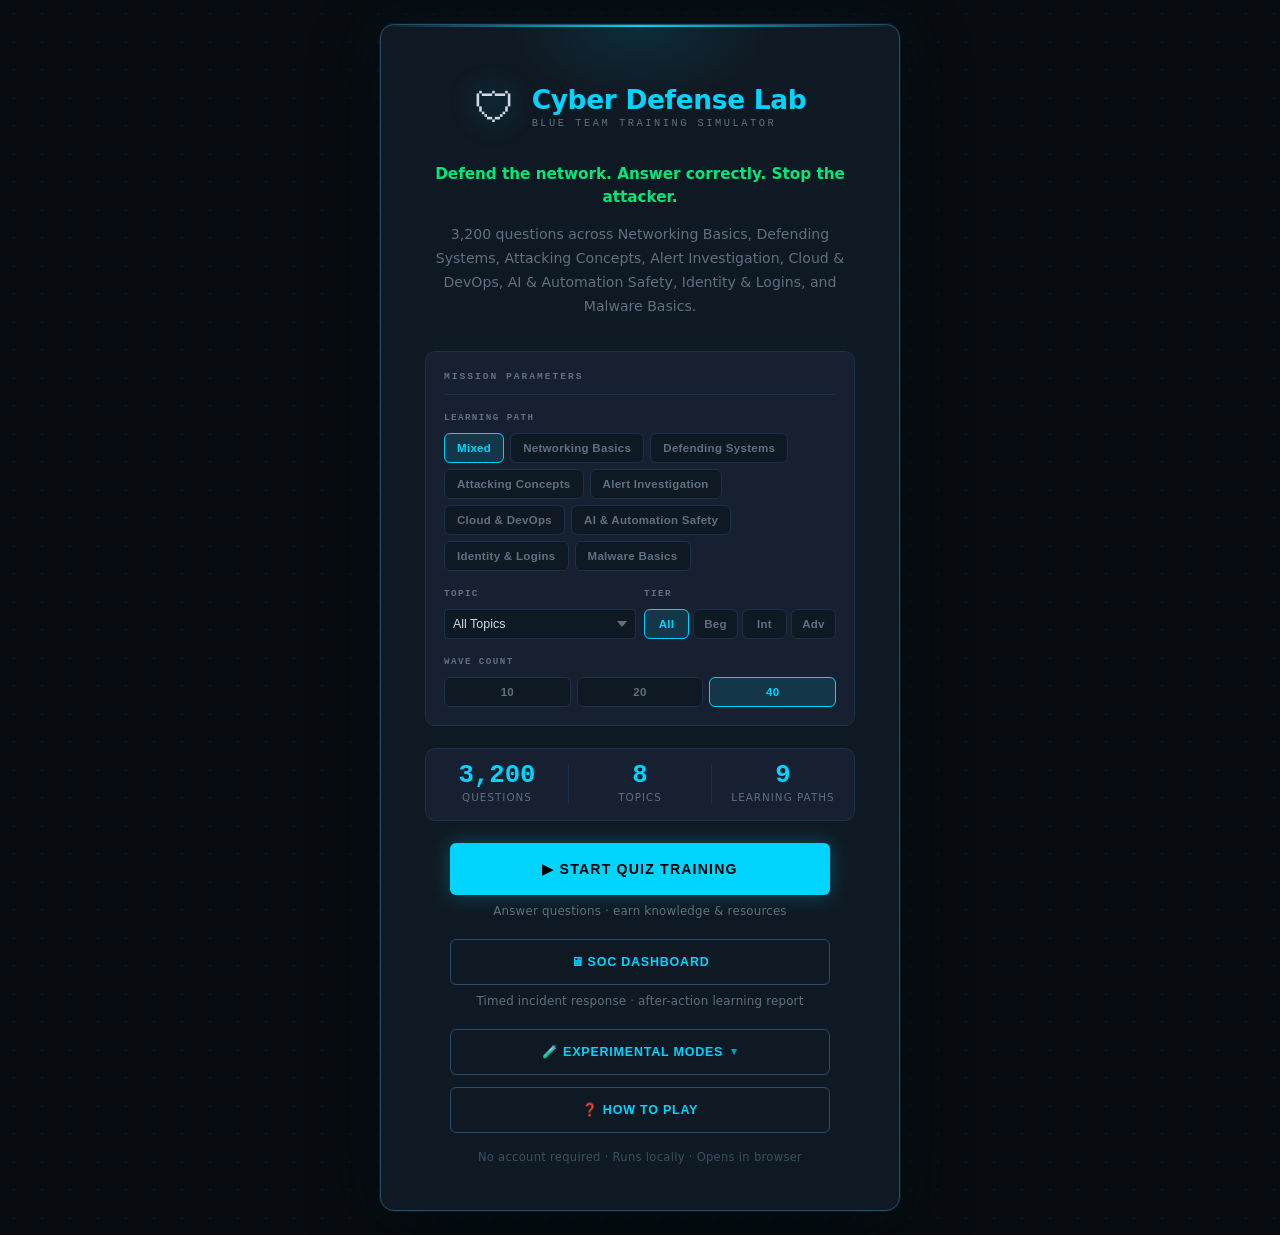
==== index.html @ a90cc212 "companion upgrade" ====
<!DOCTYPE html>
<html lang="en">
<head>
  <meta charset="UTF-8">
  <meta name="viewport" content="width=device-width, initial-scale=1.0">
  <title>Cyber Defense Lab — Blue Team Training Simulator</title>
  <link rel="stylesheet" href="style.css">
</head>
<body>

  <!-- ── Start Screen ─────────────────────────────────────────────────────── -->
  <div id="screen-start" class="screen active">
    <div class="start-card">
      <div class="start-glow-ring"></div>

      <div class="logo-block">
        <span class="logo-icon">🛡</span>
        <div>
          <h1>Cyber Defense Lab</h1>
          <p class="logo-sub">BLUE TEAM TRAINING SIMULATOR</p>
        </div>
      </div>

      <p class="tagline">Defend the network. Answer correctly. Stop the attacker.</p>
      <p class="description">
        <span id="desc-qcount">3,200</span> questions across Networking Basics, Defending Systems, Attacking Concepts,
        Alert Investigation, Cloud &amp; DevOps, AI &amp; Automation Safety,
        Identity &amp; Logins, and Malware Basics.
      </p>

      <!-- ── Mission parameter filters ──────────────────────────────────── -->
      <div class="filters-block">
        <div class="filters-title">MISSION PARAMETERS</div>

        <div class="filter-row">
          <div class="filter-label">LEARNING PATH</div>
          <div class="filter-btngroup" id="filter-cert">
            <button type="button" class="fbtn active" data-value="Mixed">Mixed</button>
            <button type="button" class="fbtn" data-value="Networking Basics">Networking Basics</button>
            <button type="button" class="fbtn" data-value="Defending Systems">Defending Systems</button>
            <button type="button" class="fbtn" data-value="Attacking Concepts">Attacking Concepts</button>
            <button type="button" class="fbtn" data-value="Alert Investigation">Alert Investigation</button>
            <button type="button" class="fbtn" data-value="Cloud &amp; DevOps">Cloud &amp; DevOps</button>
            <button type="button" class="fbtn" data-value="AI &amp; Automation Safety">AI &amp; Automation Safety</button>
            <button type="button" class="fbtn" data-value="Identity &amp; Logins">Identity &amp; Logins</button>
            <button type="button" class="fbtn" data-value="Malware Basics">Malware Basics</button>
          </div>
        </div>

        <div class="filter-row filter-2col">
          <div class="filter-col">
            <div class="filter-label">TOPIC</div>
            <select class="filter-select" id="filter-topic">
              <option value="all">All Topics</option>
              <option value="Networking Basics">Networking Basics</option>
              <option value="Defending Systems">Defending Systems</option>
              <option value="Attacking Concepts">Attacking Concepts</option>
              <option value="Alert Investigation">Alert Investigation</option>
              <option value="Cloud &amp; DevOps">Cloud &amp; DevOps</option>
              <option value="AI &amp; Automation Safety">AI &amp; Automation Safety</option>
              <option value="Identity &amp; Logins">Identity &amp; Logins</option>
              <option value="Malware Basics">Malware Basics</option>
            </select>
          </div>
          <div class="filter-col">
            <div class="filter-label">TIER</div>
            <div class="filter-btngroup" id="filter-tier">
              <button type="button" class="fbtn active" data-value="All">All</button>
              <button type="button" class="fbtn" data-value="Beginner">Beg</button>
              <button type="button" class="fbtn" data-value="Intermediate">Int</button>
              <button type="button" class="fbtn" data-value="Advanced">Adv</button>
            </div>
          </div>
        </div>

        <div class="filter-row">
          <div class="filter-label">WAVE COUNT</div>
          <div class="filter-btngroup" id="filter-waves">
            <button type="button" class="fbtn" data-value="10">10</button>
            <button type="button" class="fbtn" data-value="20">20</button>
            <button type="button" class="fbtn active" data-value="40">40</button>
          </div>
        </div>

        <div id="filter-warning" class="filter-warning hidden"></div>
      </div>

      <div class="start-meta">
        <div class="meta-stat">
          <span class="meta-num" id="meta-qcount">3,200</span>
          <span class="meta-label">Questions</span>
        </div>
        <div class="meta-divider"></div>
        <div class="meta-stat">
          <span class="meta-num">8</span>
          <span class="meta-label">Topics</span>
        </div>
        <div class="meta-divider"></div>
        <div class="meta-stat">
          <span class="meta-num">9</span>
          <span class="meta-label">Learning Paths</span>
        </div>
      </div>

      <button id="btn-start" class="btn-primary"><span>▶ START QUIZ TRAINING</span></button>
      <p class="menu-caption">Answer questions · earn knowledge &amp; resources</p>

      <button id="btn-soc-dashboard" class="btn-secondary" onclick="location.href='soc-dashboard.html'">🖥 SOC Dashboard</button>
      <p class="menu-caption">Timed incident response · after-action learning report</p>

      <button id="btn-experimental" class="btn-secondary"
              onclick="document.getElementById('experimental-panel').classList.toggle('hidden'); this.classList.toggle('open')">
        🧪 Experimental Modes <span class="exp-caret">▾</span>
      </button>
      <div id="experimental-panel" class="experimental-panel hidden">
        <div class="exp-group-title">Game Mode Experiments</div>
        <button id="btn-defense-mission" class="btn-secondary">🛡 Defense Mission <span class="beta-tag">BETA</span></button>
        <button id="btn-defense-v2" class="btn-secondary" onclick="location.href='defense-mission-v2.html'">🗼 Network Defense Mission <span class="beta-tag">v2 BETA</span></button>

        <div class="exp-group-title">Analyst Tool Prototypes</div>
        <button class="proto-card" onclick="location.href='alert-triage.html'">
          <span class="proto-head">🛡️ SOAR-Lite Alert Triage <span class="planned-tag proto-live">PROTOTYPE</span></span>
          <span class="proto-desc">Auto-triage a simulated alert: verdict, severity, MITRE mapping.</span>
        </button>
        <button class="proto-card" onclick="location.href='kql-assistant.html'">
          <span class="proto-head">🔎 KQL Detection Assistant <span class="planned-tag proto-live">PROTOTYPE</span></span>
          <span class="proto-desc">Build, explain, and validate KQL detection ideas.</span>
        </button>
        <button class="proto-card" onclick="location.href='report-generator.html'">
          <span class="proto-head">📄 SOC Alert Report Generator <span class="planned-tag proto-live">PROTOTYPE</span></span>
          <span class="proto-desc">Generate structured incident reports from alert evidence.</span>
        </button>
        <button class="proto-card" onclick="location.href='timeline-builder.html'">
          <span class="proto-head">🕒 Incident Timeline Builder <span class="planned-tag proto-live">PROTOTYPE</span></span>
          <span class="proto-desc">Turn event timestamps into a clear investigation timeline.</span>
        </button>
        <button class="proto-card" onclick="location.href='log-parser.html'">
          <span class="proto-head">🧾 Log Parser / SIEM Demo <span class="planned-tag proto-live">PROTOTYPE</span></span>
          <span class="proto-desc">Paste sample logs and practice filtering, grouping, and investigation.</span>
        </button>
        <button class="proto-card" onclick="location.href='ai-misuse-demo.html'">
          <span class="proto-head">🤖 AI Misuse Detection Demo <span class="planned-tag proto-live">PROTOTYPE</span></span>
          <span class="proto-desc">Explore signs of unsafe or suspicious AI tool usage in logs.</span>
        </button>

        <p class="experimental-note">These modes are experimental prototypes and may change.</p>
      </div>

      <button id="btn-how-to-play" class="btn-secondary">❓ How to Play</button>
      <p class="start-hint">No account required · Runs locally · Opens in browser</p>
    </div>
  </div>

  <!-- ── Game Screen ──────────────────────────────────────────────────────── -->
  <div id="screen-game" class="screen">

    <!-- HUD -->
    <div class="hud">
      <div class="hud-left">
        <div class="hud-panel health-panel">
          <span class="hud-label">❤ HEALTH</span>
          <div class="health-bar-bg">
            <div id="health-bar" class="health-bar"></div>
          </div>
          <span id="health-value" class="health-value mono">100</span>
        </div>
      </div>
      <div class="hud-center">
        <div class="hud-panel wave-panel">
          <span class="hud-label">WAVE</span>
          <span id="wave-display" class="hud-value mono">1 / 40</span>
        </div>
      </div>
      <div class="hud-right">
        <div class="hud-panel score-panel">
          <span class="hud-label">SCORE</span>
          <span id="score-display" class="hud-value mono">0</span>
        </div>
        <div class="hud-panel credits-panel">
          <span class="hud-label">⬡ CREDITS</span>
          <span id="hud-credits" class="hud-value mono credits-value">0</span>
        </div>
        <div class="hud-panel attacker-panel">
          <span class="hud-label">⚠ ATTACKER LVL</span>
          <span id="attacker-display" class="hud-value mono">1</span>
        </div>
        <button id="btn-help" class="btn-help" title="How to Play">? Help</button>
        <button id="btn-quit-quiz" class="btn-help" title="Return to main menu">⟵ Return to Menu</button>
      </div>
    </div>

    <!-- Wave progress bar -->
    <div class="wave-track">
      <div id="wave-progress" class="wave-fill"></div>
    </div>

    <!-- ── Network Defense Lane ────────────────────────────────────────────── -->
    <!-- Populated by updateDefenseLane() in app.js -->
    <div id="defense-lane" class="defense-lane"></div>

    <!-- ── Blue Team Bastion — Tower Defense Map ──────────────────────────── -->
    <div id="td-map" class="td-map">
      <div class="td-map-inner">

        <div class="td-map-header">
          <span class="td-map-title">▣ BLUE TEAM BASTION · NETWORK DEFENSE</span>
          <div class="td-header-controls">
            <span id="td-integrity" class="td-integrity-badge">🏰 Domain Controller Integrity: 3/3</span>
            <button id="btn-td-wave" class="btn-td-wave">▶ START DEFENSE WAVE</button>
          </div>
        </div>

        <!-- Compact quick guide -->
        <p class="td-quickguide">
          Answer questions → earn credits → place defenses → protect the Domain Controller.
        </p>

        <!-- Zoned network map rendered by renderTdMap() in app.js -->
        <div id="td-canvas" class="td-canvas"></div>

        <!-- Inline legend -->
        <div class="td-legend">
          <span class="td-leg"><i class="td-dot td-dot-red"></i>Red = attacker</span>
          <span class="td-leg"><i class="td-dot td-dot-blue"></i>Blue = defense</span>
          <span class="td-leg"><i class="td-dot td-dot-gold"></i>Gold = critical asset</span>
        </div>

        <div class="td-footer">
          <!-- Enemy HP indicator (hidden until wave starts) -->
          <div id="td-enemy-status" class="td-enemy-status hidden">
            <span class="td-enemy-label">⚠ Phishing Packet</span>
            <div class="td-hp-bg"><div id="td-hp-fill" class="td-hp-fill"></div></div>
            <span id="td-hp-text" class="td-hp-text">100/100 HP</span>
          </div>
          <!-- Tower shop -->
          <div class="td-tower-row">
            <span class="td-tower-label">TOWER:</span>
            <button id="btn-tower-firewall" class="btn-td-tower" disabled>
              🔵 Firewall Tower · 50 CR
            </button>
            <span id="td-select-hint" class="td-select-hint hidden">← click a slot T1–T4</span>
          </div>
        </div>

      </div>
    </div>

    <!-- Main content -->
    <div class="game-content">

      <!-- Question panel -->
      <div class="question-panel">

        <div class="question-card">
          <div class="question-card-header">
            <span id="topic-chip" class="chip chip-topic">Networking</span>
            <span id="tier-chip" class="chip chip-tier">Beginner</span>
            <span class="card-rule-line"></span>
          </div>
          <p id="question-text" class="question-text">Loading...</p>
        </div>

        <!-- IDS Sensor hint button — shown only when idsHintAvailable = true -->
        <div id="ids-hint-area" class="ids-hint-area hidden">
          <button id="btn-ids-hint" class="btn-ids-hint">
            👁 USE IDS HINT — eliminate one wrong option
          </button>
        </div>

        <div id="options-container" class="options-grid"></div>

        <div id="feedback-area" class="feedback-area hidden">
          <div id="feedback-banner" class="feedback-banner"></div>
          <div class="explanation-header">EXPLANATION</div>
          <div id="explanation-box" class="explanation-box"></div>
          <button id="btn-next" class="btn-primary btn-next">NEXT WAVE →</button>
        </div>

      </div>

      <!-- Sidebar -->
      <aside class="sidebar">

        <!-- Analyst Companion header -->
        <div class="sidebar-header">
          <span class="sidebar-icon">▣</span>
          <span class="sidebar-title">ANALYST COMPANION</span>
        </div>

        <!-- Compact companion card: avatar + glow + identity + message -->
        <div class="companion-card tier-monitoring" id="companion-card">
          <div class="avatar avatar--idle" id="avatar">
            <div class="avatar-ring">
              <div class="avatar-glyph" id="avatar-glyph">🛡️</div>
            </div>
          </div>
          <div class="comp-name" id="comp-name">SENTINEL</div>
          <div class="comp-type-line" id="comp-type">Type · Sentinel</div>
          <div class="comp-role" id="comp-role">General SOC assistant</div>
          <div class="comp-title hidden" id="comp-title"></div>
          <div class="comp-state" id="comp-state">Monitoring</div>
          <p class="avatar-status" id="avatar-status">Monitoring traffic...</p>
        </div>

        <!-- Energy bar -->
        <div class="comp-energy">
          <div class="comp-energy-top"><span>ENERGY</span><span id="comp-energy-pct">50%</span></div>
          <div class="comp-energy-track"><div id="comp-energy-fill" class="comp-energy-fill"></div></div>
        </div>

        <!-- Live stats (client-side, derived from session + companion) -->
        <dl class="analyst-stats">
          <div><dt>Credits</dt><dd id="comp-credits" class="stat-cr">0</dd></div>
          <div><dt>Streak</dt><dd id="as-streak">0</dd></div>
          <div><dt>Accuracy</dt><dd id="as-accuracy">—</dd></div>
          <div><dt>Answered</dt><dd id="as-answered">0</dd></div>
          <div class="stat-wide"><dt>Learning path</dt><dd id="as-path">—</dd></div>
        </dl>

        <div class="sidebar-divider"></div>

        <!-- Recent badges (latest 2–3 only; full lists live in the modal) -->
        <div class="sidebar-header">
          <span class="sidebar-icon">✦</span>
          <span class="sidebar-title">RECENT BADGES</span>
        </div>
        <div id="companion-recent" class="cosmetic-list"></div>

        <button id="comp-customize" class="comp-btn comp-btn-accent">⚙ Customize Companion</button>

      </aside>
    </div>
  </div>

  <!-- ── Customize Companion modal ──────────────────────────────────────────── -->
  <div id="comp-modal" class="comp-modal hidden">
    <div class="comp-modal-card">
      <div class="comp-modal-head">
        <span>CUSTOMIZE COMPANION</span>
        <button id="comp-modal-close" class="comp-modal-x" aria-label="Close">✕</button>
      </div>
      <div class="comp-modal-body">

        <section class="comp-modal-sec">
          <h4>Identity</h4>
          <div class="comp-customize">
            <input id="comp-name-input" class="comp-name-input" type="text" maxlength="18" placeholder="Rename companion…" />
            <button id="comp-rename" class="comp-btn">Save name</button>
          </div>
          <label class="comp-title-row">Title
            <select id="comp-title-select" class="comp-name-input"></select>
          </label>
        </section>

        <section class="comp-modal-sec">
          <h4>Companion Type</h4>
          <div id="companion-types" class="ctype-grid"></div>
        </section>

        <section class="comp-modal-sec">
          <h4>Cosmetic Unlocks</h4>
          <div id="companion-cosmetics" class="cosmetic-list"></div>
        </section>

        <section class="comp-modal-sec">
          <h4>Field Badges</h4>
          <div id="companion-badges" class="cosmetic-list"></div>
        </section>

        <section class="comp-modal-sec">
          <button id="comp-reset" class="comp-btn comp-btn-danger">Reset Companion Progress</button>
        </section>

      </div>
    </div>
  </div>

  <!-- ── Report Screen ─────────────────────────────────────────────────────── -->
  <div id="screen-report" class="screen">
    <div class="report-card">

      <div class="report-header">
        <h1 id="report-title">Mission Complete</h1>
        <div id="result-badge" class="result-badge"></div>
      </div>

      <div class="report-stats">
        <div class="stat-row">
          <span class="stat-label">Final Score</span>
          <span id="r-score" class="stat-value mono">0</span>
        </div>
        <div class="stat-row">
          <span class="stat-label">Correct Answers</span>
          <span id="r-correct" class="stat-value correct-val mono">0</span>
        </div>
        <div class="stat-row">
          <span class="stat-label">Wrong Answers</span>
          <span id="r-wrong" class="stat-value wrong-val mono">0</span>
        </div>
        <div class="stat-row">
          <span class="stat-label">Credits Remaining</span>
          <span id="r-credits" class="stat-value mono credits-value">0</span>
        </div>
        <div class="stat-row">
          <span class="stat-label">Strongest Topic</span>
          <span id="r-strongest" class="stat-value">—</span>
        </div>
        <div class="stat-row">
          <span class="stat-label">Weakest Topic</span>
          <span id="r-weakest" class="stat-value">—</span>
        </div>
      </div>

      <!-- Defenses Purchased belonged to the removed quiz upgrade shop (Defense Mission has
           its own result screen), so it is hidden from the Quiz Training report. The
           #r-purchases element is kept so app.js can still write to it harmlessly. -->
      <div class="report-section" style="display:none">
        <div class="section-label-row">
          <span class="section-label">⚙ DEFENSES PURCHASED</span>
        </div>
        <p id="r-purchases" class="report-purchases">None</p>
      </div>

      <div class="report-section">
        <div class="section-label-row">
          <span class="section-label">◈ MODULES COLLECTED</span>
        </div>
        <div id="r-upgrades" class="upgrades-row"></div>
      </div>

      <div class="report-section study-box">
        <div class="section-label-row">
          <span class="section-label">▸ WHAT TO STUDY NEXT</span>
        </div>
        <p id="r-study"></p>
      </div>

      <button id="btn-restart" class="btn-primary btn-restart">↺ RETURN TO START</button>

    </div>
  </div>

  <!-- ── Defense Mission (two-phase MVP) ──────────────────────────────────── -->
  <div id="screen-mission" class="screen">
    <div class="mission-wrap">

      <div class="mission-topbar">
        <div class="mission-title">🛡 DEFENSE MISSION <span class="beta-tag">BETA</span></div>
        <div class="mission-phasebox">
          <span class="mission-phase-label">PHASE</span>
          <span id="mission-phase" class="mission-phase">Preparation</span>
        </div>
        <div class="mission-controls">
          <div class="mission-diff" id="mission-diff">
            <button type="button" class="mdiff-btn active" data-diff="Easy">Easy</button>
            <button type="button" class="mdiff-btn" data-diff="Medium">Medium</button>
            <button type="button" class="mdiff-btn" data-diff="Hard">Hard</button>
          </div>
          <span class="mission-budget">⬡ <b id="mission-budget">0</b></span>
          <button id="btn-mission-start" class="btn-primary mission-start">▶ START ATTACK</button>
          <button id="btn-mission-abort" class="btn-secondary mission-abort">✕ ABORT</button>
        </div>
      </div>

      <div id="mission-hint" class="mission-hint">
        Preparation Phase — place your Domain Controller, network devices and defenses, then Start Attack.
      </div>

      <div class="mission-flowlabel">⬅ Hostile traffic flows RIGHT → LEFT — from the Internet toward your Critical Systems</div>

      <!-- Network topology board (Critical Systems LEFT → Internet RIGHT) -->
      <div id="mission-board" class="mission-board"></div>

      <!-- SOC-style status + event panel -->
      <div id="mission-soc" class="mission-soc"></div>

      <!-- Placement panel -->
      <div id="mission-shop" class="mission-shop"></div>

      <!-- Result overlay -->
      <div id="mission-result" class="mission-result hidden">
        <div class="mission-result-card">
          <div id="mission-result-badge" class="mission-result-badge"></div>
          <h2 id="mission-result-title">Mission Complete</h2>
          <p id="mission-result-text"></p>
          <div class="mission-result-btns">
            <button id="btn-mission-replay" class="btn-primary">↺ REPLAY</button>
            <button id="btn-mission-menu" class="btn-secondary">RETURN TO MENU</button>
          </div>
        </div>
      </div>

    </div>
  </div>

  <!-- ── How to Play modal ────────────────────────────────────────────────── -->
  <div id="help-modal" class="help-modal hidden" role="dialog" aria-modal="true" aria-labelledby="help-title">
    <div class="help-backdrop" data-help-close></div>
    <div class="help-card">
      <button class="help-close" id="btn-help-close" aria-label="Close help">✕</button>

      <h2 id="help-title" class="help-title">How to Play</h2>
      <p class="help-loop">Answer questions → earn credits → build defenses → stop attackers.</p>

      <div class="help-sections">
        <div class="help-item">
          <span class="help-num">1</span>
          <div class="help-body">
            <h3>Your mission</h3>
            <p>Protect the Domain Controller — the critical system at the end of the network path.</p>
          </div>
        </div>
        <div class="help-item">
          <span class="help-num">2</span>
          <div class="help-body">
            <h3>The attacker</h3>
            <p>Red-team attackers start at the Internet and move through the network toward the Domain Controller.</p>
          </div>
        </div>
        <div class="help-item">
          <span class="help-num">3</span>
          <div class="help-body">
            <h3>Earn credits</h3>
            <p>Answer cybersecurity questions correctly to earn credits. Use credits to buy defenses. Wrong answers do not give credits and may help the attacker advance.</p>
          </div>
        </div>
        <div class="help-item">
          <span class="help-num">4</span>
          <div class="help-body">
            <h3>Build defenses</h3>
            <p>Place blue-team defenses on build slots near the path. Defenses attack or slow enemies.</p>
          </div>
        </div>
        <div class="help-item">
          <span class="help-num">5</span>
          <div class="help-body">
            <h3>Start the wave</h3>
            <p>Click “Start Defense Wave” to launch an attack. Watch whether your defenses stop it.</p>
          </div>
        </div>
        <div class="help-item">
          <span class="help-num">6</span>
          <div class="help-body">
            <h3>If attackers get through</h3>
            <p>If attackers reach the Domain Controller, integrity drops. At zero integrity, the mission fails.</p>
          </div>
        </div>
        <div class="help-item">
          <span class="help-num">7</span>
          <div class="help-body">
            <h3>SOC Dashboard mode</h3>
            <p>SOC Dashboard is a timed mode — full explanations are not shown under pressure.
               If the After-Action Report is enabled (default ON), every missed question is
               replayed after the shift with the correct answer, the explanation, and the topic
               to review — like a real post-incident analyst learning report.
               The response timer is configurable (10–45 seconds, default 20s, or “No timer”):
               choose “No timer” to learn and review at your own pace, or a shorter timer to
               simulate real incident-response pressure.</p>
          </div>
        </div>
        <div class="help-item help-item-note">
          <span class="help-num">★</span>
          <div class="help-body">
            <h3>Remember</h3>
            <p>Game rules are fixed. Correct answers earn rewards. Wrong answers help the attacker.</p>
          </div>
        </div>
      </div>

      <button class="btn-primary help-got-it" id="btn-help-gotit">GOT IT ✓</button>
    </div>
  </div>

  <!-- Validated standalone question banks (loaded before questions.js, which combines them) -->
  <!-- ── Analyst Tool Prototype placeholder modal (navigation/roadmap only) ── -->
  <div id="proto-modal" class="help-modal hidden" role="dialog" aria-modal="true" aria-labelledby="proto-name">
    <div class="help-backdrop" onclick="closeProtoModal()"></div>
    <div class="help-card proto-modal-card">
      <button class="help-close" onclick="closeProtoModal()" aria-label="Close">✕</button>
      <h2 id="proto-name" class="help-title">Prototype</h2>
      <p class="proto-modal-text">This prototype is planned. It will be added as a future analyst tool module.</p>
      <button class="btn-primary help-got-it" onclick="closeProtoModal()">GOT IT ✓</button>
    </div>
  </div>
  <script>
    // Minimal placeholder-modal handlers for planned analyst tools (no game logic).
    function openProtoModal(name) {
      document.getElementById("proto-name").textContent = name;
      document.getElementById("proto-modal").classList.remove("hidden");
    }
    function closeProtoModal() {
      document.getElementById("proto-modal").classList.add("hidden");
    }
  </script>

  <script src="questions-networking-basics.js"></script>
  <script src="questions-defending-systems.js"></script>
  <script src="questions-attacking-concepts.js"></script>
  <script src="questions-alert-investigation.js"></script>
  <script src="questions-cloud-devops.js"></script>
  <script src="questions-ai-automation-safety.js"></script>
  <script src="questions-identity-logins.js"></script>
  <script src="questions-malware-basics.js"></script>

  <script src="questions.js?v=2"></script>
  <script src="app.js?v=14"></script>
  <script src="mission.js"></script>
</body>
</html>
---- style.css ----
/* style.css === Cyber Defense Runner */

/* ====== Reset =================================================================================================================================================================================================== */

*, *::before, *::after { box-sizing: border-box; margin: 0; padding: 0; }

/* ====== Design tokens =========================================================================================================================================================================== */

:root {
  --bg:           #080c10;
  --surface:      #0f1923;
  --surface2:     #162030;
  --surface3:     #1c2a3a;
  --border:       #1e3048;
  --border-hi:    #2a4a6a;
  --accent:       #00d4ff;
  --accent-dim:   rgba(0, 212, 255, 0.12);
  --accent-glow:  rgba(0, 212, 255, 0.25);
  --green:        #00e87a;
  --green-dim:    rgba(0, 232, 122, 0.12);
  --red:          #ff3d55;
  --red-dim:      rgba(255, 61, 85, 0.12);
  --amber:        #ffb300;
  --text:         #cdd9e5;
  --text-muted:   #607080;
  --text-dim:     #3a5060;
  --radius-sm:    6px;
  --radius:       10px;
  --radius-lg:    14px;
}

/* ====== Base ====================================================================================================================================================================================================== */

body {
  background-color: var(--bg);
  /* subtle dot-grid for atmosphere */
  background-image: radial-gradient(circle, rgba(0,212,255,0.06) 1px, transparent 1px);
  background-size: 28px 28px;
  color: var(--text);
  font-family: 'Segoe UI', system-ui, -apple-system, sans-serif;
  font-size: 15px;
  line-height: 1.5;
  min-height: 100vh;
}

.mono {
  font-family: 'Consolas', 'Courier New', monospace;
  letter-spacing: 0.5px;
}

/* ====== Screen switching ================================================================================================================================================================== */

.screen      { display: none; min-height: 100vh; }
.screen.active { display: flex; }

/* =================================================================================================================================================================================================================================
   START SCREEN
================================================================================================================================================================================================================================= */

#screen-start {
  justify-content: center;
  align-items: center;
  padding: 24px;
}

.start-card {
  position: relative;
  background: var(--surface);
  border: 1px solid var(--border-hi);
  border-radius: var(--radius-lg);
  padding: 52px 44px 44px;
  max-width: 520px;
  width: 100%;
  text-align: center;
  box-shadow:
    0 0 0 1px rgba(0,212,255,0.08),
    0 0 60px rgba(0,212,255,0.06),
    0 24px 64px rgba(0,0,0,0.6);
  overflow: hidden;
}

/* Top accent line on start card */
.start-card::before {
  content: '';
  position: absolute;
  top: 0; left: 0; right: 0;
  height: 2px;
  background: linear-gradient(90deg, transparent, var(--accent), transparent);
}

.start-glow-ring {
  position: absolute;
  top: -80px; left: 50%;
  transform: translateX(-50%);
  width: 260px;
  height: 160px;
  background: radial-gradient(ellipse, rgba(0,212,255,0.1) 0%, transparent 70%);
  pointer-events: none;
}

.logo-block {
  display: flex;
  align-items: center;
  justify-content: center;
  gap: 16px;
  margin-bottom: 24px;
}

.logo-icon {
  font-size: 2.6rem;
  filter: drop-shadow(0 0 12px rgba(0,212,255,0.5));
}

.logo-block h1 {
  font-size: 1.65rem;
  font-weight: 800;
  color: var(--accent);
  letter-spacing: -0.3px;
  line-height: 1.1;
  text-align: left;
}

.logo-sub {
  font-size: 0.65rem;
  letter-spacing: 2.5px;
  color: var(--text-muted);
  text-align: left;
  margin-top: 2px;
  font-family: 'Consolas', monospace;
}

.tagline {
  color: var(--green);
  font-size: 0.95rem;
  font-weight: 600;
  margin-bottom: 14px;
}

.description {
  color: var(--text-muted);
  font-size: 0.88rem;
  line-height: 1.7;
  margin-bottom: 32px;
}

/* Stats row on start card */
.start-meta {
  display: flex;
  justify-content: center;
  align-items: center;
  gap: 0;
  margin-bottom: 36px;
  background: var(--surface2);
  border: 1px solid var(--border);
  border-radius: var(--radius);
  overflow: hidden;
}

.meta-stat {
  flex: 1;
  padding: 14px 8px;
  display: flex;
  flex-direction: column;
  align-items: center;
  gap: 2px;
}

.meta-num {
  font-size: 1.6rem;
  font-weight: 800;
  color: var(--accent);
  font-family: 'Consolas', monospace;
  line-height: 1;
}

.meta-label {
  font-size: 0.65rem;
  letter-spacing: 1px;
  text-transform: uppercase;
  color: var(--text-muted);
}

.meta-divider {
  width: 1px;
  height: 40px;
  background: var(--border);
}

.start-hint {
  margin-top: 16px;
  font-size: 0.72rem;
  color: var(--text-dim);
  letter-spacing: 0.3px;
}

/* Per-mode caption under each main-menu button */
.menu-caption {
  margin: 6px 0 14px;
  font-size: 0.74rem;
  color: var(--text-muted);
  letter-spacing: 0.2px;
}

/* =================================================================================================================================================================================================================================
   SHARED BUTTON
================================================================================================================================================================================================================================= */

.btn-primary {
  display: inline-flex;
  align-items: center;
  justify-content: center;
  gap: 8px;
  background: var(--accent);
  color: #000;
  border: none;
  padding: 13px 40px;
  border-radius: var(--radius-sm);
  font-size: 0.88rem;
  font-weight: 800;
  letter-spacing: 1.2px;
  cursor: pointer;
  text-transform: uppercase;
  transition: opacity 0.15s, box-shadow 0.15s, transform 0.1s;
  box-shadow: 0 0 20px rgba(0,212,255,0.3);
}

.btn-primary:hover {
  opacity: 0.9;
  box-shadow: 0 0 28px rgba(0,212,255,0.5);
}

.btn-primary:active {
  transform: scale(0.97);
  opacity: 1;
}

/* =================================================================================================================================================================================================================================
   GAME SCREEN LAYOUT
================================================================================================================================================================================================================================= */

#screen-game {
  flex-direction: column;
}

/* ====== HUD ========================================================================================================================================================================================================= */

.hud {
  background: var(--surface);
  border-bottom: 1px solid var(--border);
  padding: 10px 20px;
  display: flex;
  align-items: center;
  gap: 12px;
  flex-shrink: 0;
  flex-wrap: wrap;
}

.hud-left   { flex: 1; display: flex; align-items: center; }
.hud-center { flex: 0 0 auto; }
.hud-right  { flex: 1; display: flex; justify-content: flex-end; gap: 10px; }

/* Each HUD stat lives in a bordered panel box */
.hud-panel {
  background: var(--surface2);
  border: 1px solid var(--border);
  border-radius: var(--radius-sm);
  padding: 6px 14px;
  display: flex;
  align-items: center;
  gap: 10px;
}

.hud-label {
  font-size: 0.58rem;
  font-weight: 700;
  letter-spacing: 1.4px;
  text-transform: uppercase;
  color: var(--text-muted);
  white-space: nowrap;
}

.hud-value {
  font-size: 1.05rem;
  font-weight: 700;
  color: var(--accent);
}

/* Health panel === wider, bar inline */
.health-panel {
  gap: 8px;
  border-color: rgba(0,232,122,0.2);
}

.health-bar-bg {
  width: 120px;
  height: 10px;
  background: var(--surface3);
  border: 1px solid var(--border);
  border-radius: 999px;
  overflow: hidden;
  flex-shrink: 0;
}

.health-bar {
  height: 100%;
  width: 100%;
  background: var(--green);
  border-radius: 999px;
  transition: width 0.4s ease, background 0.4s ease;
  box-shadow: 0 0 8px rgba(0,232,122,0.4);
}

.health-value {
  font-size: 1rem;
  font-weight: 700;
  color: var(--green);
  min-width: 28px;
  text-align: right;
}

/* Attacker level panel === danger color */
.attacker-panel {
  border-color: rgba(255,61,85,0.3);
  background: rgba(255,61,85,0.05);
}

.attacker-panel .hud-value {
  color: var(--red);
  text-shadow: 0 0 10px rgba(255,61,85,0.5);
}

/* Wave progress bar === thin strip below HUD */
.wave-track {
  height: 3px;
  background: var(--surface2);
  flex-shrink: 0;
}

.wave-fill {
  height: 100%;
  width: 0%;
  background: linear-gradient(90deg, var(--accent), var(--green));
  transition: width 0.4s ease;
  box-shadow: 0 0 6px rgba(0,212,255,0.5);
}

/* ====== Game content area =============================================================================================================================================================== */

.game-content {
  display: flex;
  flex: 1;
  gap: 20px;
  padding: 20px;
  max-width: 1060px;
  margin: 0 auto;
  width: 100%;
}

/* =================================================================================================================================================================================================================================
   QUESTION PANEL
================================================================================================================================================================================================================================= */

.question-panel {
  flex: 1;
  display: flex;
  flex-direction: column;
  gap: 12px;
  min-width: 0;
}

/* Question card */
.question-card {
  background: var(--surface);
  border: 1px solid var(--border-hi);
  border-left: 3px solid var(--accent);
  border-radius: var(--radius);
  overflow: hidden;
  box-shadow: 0 4px 24px rgba(0,0,0,0.3);
}

.question-card-header {
  display: flex;
  align-items: center;
  gap: 8px;
  padding: 12px 20px 10px;
  border-bottom: 1px solid var(--border);
  background: var(--surface2);
}

.card-rule-line {
  flex: 1;
  height: 1px;
  background: var(--border);
}

.question-text {
  padding: 22px 22px 24px;
  font-size: 1.05rem;
  line-height: 1.75;
  color: var(--text);
}

/* Topic / tier chips */
.chip {
  display: inline-flex;
  align-items: center;
  padding: 3px 10px;
  border-radius: 4px;
  font-size: 0.68rem;
  font-weight: 700;
  letter-spacing: 0.8px;
  text-transform: uppercase;
  white-space: nowrap;
  font-family: 'Consolas', monospace;
}

.chip-topic {
  background: var(--accent-dim);
  border: 1px solid rgba(0,212,255,0.35);
  color: var(--accent);
}

.chip-tier {
  background: var(--green-dim);
  border: 1px solid rgba(0,232,122,0.3);
  color: var(--green);
}

/* ====== Answer options ======================================================================================================================================================================== */

.options-grid {
  display: flex;
  flex-direction: column;
  gap: 8px;
}

.option-btn {
  display: flex;
  align-items: center;
  gap: 0;
  background: var(--surface);
  border: 1px solid var(--border);
  border-radius: var(--radius);
  padding: 0;
  color: var(--text);
  font-size: 0.93rem;
  line-height: 1.5;
  text-align: left;
  cursor: pointer;
  transition: border-color 0.15s, background 0.15s, box-shadow 0.15s;
  overflow: hidden;
}

.option-btn:hover:not(:disabled) {
  border-color: var(--accent);
  background: var(--surface2);
  box-shadow: 0 0 0 1px var(--accent-dim), 0 4px 16px rgba(0,0,0,0.3);
}

.option-btn:disabled { cursor: default; }

/* Letter badge */
.option-letter {
  display: flex;
  align-items: center;
  justify-content: center;
  flex-shrink: 0;
  width: 48px;
  align-self: stretch;
  background: var(--surface2);
  border-right: 1px solid var(--border);
  color: var(--accent);
  font-family: 'Consolas', monospace;
  font-size: 0.85rem;
  font-weight: 700;
  letter-spacing: 0.5px;
  transition: background 0.15s, color 0.15s;
}

.option-btn:hover:not(:disabled) .option-letter {
  background: var(--accent-dim);
}

.option-text {
  padding: 14px 16px;
  flex: 1;
}

/* Correct state */
.option-btn.correct {
  border-color: var(--green);
  background: var(--green-dim);
  box-shadow: 0 0 0 1px rgba(0,232,122,0.15);
}

.option-btn.correct .option-letter {
  background: rgba(0,232,122,0.2);
  border-right-color: rgba(0,232,122,0.3);
  color: var(--green);
}

.option-btn.correct .option-text {
  color: var(--green);
  font-weight: 600;
}

/* Wrong state */
.option-btn.wrong {
  border-color: var(--red);
  background: var(--red-dim);
}

.option-btn.wrong .option-letter {
  background: rgba(255,61,85,0.2);
  border-right-color: rgba(255,61,85,0.3);
  color: var(--red);
}

.option-btn.wrong .option-text {
  color: var(--red);
}

/* ====== Feedback area =========================================================================================================================================================================== */

.feedback-area {
  display: flex;
  flex-direction: column;
  gap: 10px;
}

.feedback-area.hidden { display: none; }

.feedback-banner {
  display: flex;
  align-items: center;
  gap: 10px;
  padding: 14px 18px;
  border-radius: var(--radius);
  font-weight: 700;
  font-size: 0.95rem;
  border-width: 1px;
  border-style: solid;
}

.feedback-banner.correct {
  background: var(--green-dim);
  border-color: rgba(0,232,122,0.4);
  color: var(--green);
  box-shadow: 0 0 20px rgba(0,232,122,0.1);
}

.feedback-banner.wrong {
  background: var(--red-dim);
  border-color: rgba(255,61,85,0.4);
  color: var(--red);
  box-shadow: 0 0 20px rgba(255,61,85,0.1);
}

.explanation-header {
  font-size: 0.6rem;
  letter-spacing: 2px;
  text-transform: uppercase;
  color: var(--text-dim);
  padding: 0 4px;
  font-family: 'Consolas', monospace;
}

.explanation-box {
  background: var(--surface);
  border: 1px solid var(--border);
  border-left: 3px solid var(--border-hi);
  border-radius: var(--radius);
  padding: 16px 18px;
  font-size: 0.88rem;
  color: var(--text-muted);
  line-height: 1.7;
}

.btn-next {
  align-self: flex-start;
  background: var(--surface2);
  color: var(--accent);
  border: 1px solid var(--accent);
  box-shadow: none;
  padding: 11px 28px;
}

.btn-next:hover {
  background: var(--accent-dim);
  box-shadow: 0 0 16px var(--accent-glow);
}

/* =================================================================================================================================================================================================================================
   SIDEBAR === Defensive Modules
================================================================================================================================================================================================================================= */

.sidebar {
  width: 200px;
  flex-shrink: 0;
  display: flex;
  flex-direction: column;
  gap: 10px;
}

.sidebar-header {
  display: flex;
  align-items: center;
  gap: 6px;
  padding-bottom: 10px;
  border-bottom: 1px solid var(--border);
}

.sidebar-icon {
  color: var(--accent);
  font-size: 0.9rem;
}

.sidebar-title {
  font-size: 0.6rem;
  font-weight: 700;
  letter-spacing: 1.8px;
  text-transform: uppercase;
  color: var(--text-muted);
  font-family: 'Consolas', monospace;
}

.upgrades-list {
  display: flex;
  flex-direction: column;
  gap: 6px;
}

.upgrade-chip {
  display: flex;
  align-items: center;
  gap: 8px;
  background: var(--surface2);
  border: 1px solid var(--border-hi);
  border-left: 2px solid var(--accent);
  border-radius: var(--radius-sm);
  padding: 8px 10px;
  font-size: 0.75rem;
  color: var(--accent);
  line-height: 1.3;
}

.no-upgrades {
  font-size: 0.78rem;
  color: var(--text-dim);
  font-style: italic;
  line-height: 1.5;
}

/* Analyst Status — live training stats */
.analyst-stats {
  display: grid;
  grid-template-columns: 1fr 1fr;
  gap: 6px;
  margin: 2px 0 4px;
}
.analyst-stats > div {
  background: var(--surface);
  border: 1px solid var(--border);
  border-radius: var(--radius-sm);
  padding: 6px 8px;
}
.analyst-stats .stat-wide { grid-column: 1 / -1; }
.analyst-stats dt {
  font-size: 0.55rem;
  letter-spacing: 1.2px;
  text-transform: uppercase;
  color: var(--text-muted);
  font-family: 'Consolas', monospace;
  margin-bottom: 2px;
}
.analyst-stats dd {
  font-size: 1.05rem;
  color: var(--text);
  font-family: 'Consolas', monospace;
}
.analyst-stats .stat-wide dd { font-size: 0.8rem; }
.analyst-stats dd.stat-good { color: var(--green); }
.analyst-stats dd.stat-bad  { color: var(--red); }
.analyst-stats dd.stat-cr   { color: var(--amber); }

/* =================================================================================================================================================================================================================================
   ANALYST COMPANION
================================================================================================================================================================================================================================= */
.comp-id {
  display: flex;
  align-items: baseline;
  justify-content: space-between;
  gap: 8px;
  margin: 2px 0;
}
.comp-name {
  font-size: 0.9rem;
  color: var(--accent);
  font-weight: 700;
  letter-spacing: 1px;
  font-family: 'Consolas', monospace;
  overflow: hidden;
  text-overflow: ellipsis;
  white-space: nowrap;
}
.comp-state {
  font-size: 0.6rem;
  letter-spacing: 1px;
  text-transform: uppercase;
  color: var(--text-muted);
  flex-shrink: 0;
}

.comp-energy { margin: 4px 0 2px; }
.comp-energy-top {
  display: flex;
  justify-content: space-between;
  font-size: 0.55rem;
  letter-spacing: 1.2px;
  color: var(--text-muted);
  font-family: 'Consolas', monospace;
  margin-bottom: 4px;
}
.comp-energy-track {
  height: 8px;
  background: var(--surface);
  border: 1px solid var(--border);
  border-radius: 5px;
  overflow: hidden;
}
.comp-energy-fill {
  height: 100%;
  width: 50%;
  background: var(--accent);
  transition: width .3s ease, background .3s ease;
}
.comp-energy-fill.tier-tired       { background: var(--red); }
.comp-energy-fill.tier-monitoring  { background: var(--accent); }
.comp-energy-fill.tier-focused     { background: var(--green); }
.comp-energy-fill.tier-overcharged { background: var(--amber); box-shadow: 0 0 8px var(--amber); }

/* Cosmetic unlocks */
.cosmetic-list { display: flex; flex-direction: column; gap: 6px; }
.cosmetic {
  display: flex;
  flex-direction: column;
  gap: 1px;
  border: 1px solid var(--border);
  border-radius: var(--radius-sm);
  padding: 6px 8px;
}
.cosmetic.unlocked {
  border-color: var(--accent);
  background: var(--accent-dim);
}
.cosmetic .cos-name {
  font-size: 0.72rem;
  color: var(--text);
}
.cosmetic.unlocked .cos-name { color: var(--accent); }
.cosmetic .cos-hint {
  font-size: 0.58rem;
  color: var(--text-dim);
  letter-spacing: 0.5px;
}
.cosmetic.unlocked .cos-hint { color: var(--text-muted); }

/* Customize controls */
.comp-customize { display: flex; flex-direction: column; gap: 6px; }
.comp-name-input {
  width: 100%;
  background: var(--surface);
  border: 1px solid var(--border);
  border-radius: var(--radius-sm);
  color: var(--text);
  font-family: 'Consolas', monospace;
  font-size: 0.75rem;
  padding: 6px 8px;
}
.comp-name-input:focus { outline: none; border-color: var(--accent); }
.comp-btn {
  background: transparent;
  border: 1px solid var(--border-hi);
  border-radius: var(--radius-sm);
  color: var(--text-muted);
  font-family: 'Consolas', monospace;
  font-size: 0.7rem;
  padding: 6px 8px;
  cursor: pointer;
}
.comp-btn:hover { color: var(--text); border-color: var(--accent); }
.comp-btn-danger { border-color: var(--red); color: var(--red); }
.comp-btn-danger:hover { background: var(--red-dim); color: var(--red); border-color: var(--red); }
.comp-btn-accent { width: 100%; border-color: var(--accent); color: var(--accent); margin-top: 2px; }
.comp-btn-accent:hover { background: var(--accent-dim); color: var(--accent); border-color: var(--accent); }

/* ── Compact companion card (avatar + glow + identity + message) ───────────── */
.companion-card {
  display: flex;
  flex-direction: column;
  align-items: center;
  gap: 3px;
  padding: 14px 10px 10px;
  border: 1px solid var(--border);
  border-radius: var(--radius);
  background: var(--surface);
  transition: box-shadow .4s ease, border-color .4s ease;
}
.companion-card .avatar { padding: 2px 0; gap: 0; }
.companion-card .avatar-ring { width: 92px; height: 92px; }
.companion-card .avatar-svg { width: 58px; height: 61px; }

.companion-card .comp-name {
  font-size: 1rem; color: var(--accent); font-weight: 700;
  letter-spacing: 1px; font-family: 'Consolas', monospace; margin-top: 6px;
}
.companion-card .comp-title {
  font-size: 0.6rem; letter-spacing: 1.2px; text-transform: uppercase; color: var(--amber);
}
.companion-card .comp-state {
  font-size: 0.56rem; letter-spacing: 1.6px; text-transform: uppercase; color: var(--text-muted);
}
.companion-card .avatar-status {
  margin-top: 7px; width: 100%; text-align: center;
  font-size: 0.66rem; color: var(--text); opacity: 0.92;
  background: var(--surface2); border: 1px solid var(--border);
  border-radius: 6px; padding: 5px 8px;
}

/* ── Companion: idle motion ─────────────────────────────────────────────────
   The glyph gently floats; per-type flavor overrides the animation below. */
.avatar-glyph {
  animation: comp-float 4.2s ease-in-out infinite;
  will-change: transform;
}
@keyframes comp-float {
  0%, 100% { transform: translateY(0); }
  50%      { transform: translateY(-4px); }
}

/* ── Companion: energy-state glow (animated pulse on the card) ───────────────
   Tier classes are set by renderCompanion(); each tier pulses at its own
   speed/intensity. Tired is muted and slow; Overcharged is the strongest. */
.companion-card.tier-tired {
  border-color: var(--border);
  animation: glow-tired 5.5s ease-in-out infinite;
}
.companion-card.tier-tired .avatar { opacity: 0.55; }
.companion-card.tier-tired .avatar-glyph { animation-duration: 6s; }

.companion-card.tier-monitoring {
  border-color: var(--border-hi);
  animation: glow-monitoring 3.8s ease-in-out infinite;
}
.companion-card.tier-focused {
  border-color: var(--accent);
  animation: glow-focused 2.8s ease-in-out infinite;
}
.companion-card.tier-overcharged {
  border-color: var(--amber);
  animation: glow-overcharged 2s ease-in-out infinite;
}
@keyframes glow-tired      { 0%,100% { box-shadow: 0 0 6px  rgba(120,140,160,.10); } 50% { box-shadow: 0 0 11px rgba(120,140,160,.18); } }
@keyframes glow-monitoring { 0%,100% { box-shadow: 0 0 12px rgba(0,212,255,.12);   } 50% { box-shadow: 0 0 18px rgba(0,212,255,.24);   } }
@keyframes glow-focused    { 0%,100% { box-shadow: 0 0 16px rgba(0,232,122,.18);   } 50% { box-shadow: 0 0 25px rgba(0,232,122,.32);   } }
@keyframes glow-overcharged{ 0%,100% { box-shadow: 0 0 18px rgba(255,179,0,.24);   } 50% { box-shadow: 0 0 33px rgba(255,179,0,.46);   } }

/* ── Companion: answer / unlock feedback (short, auto-removed by JS) ─────────
   These come after the tier rules (equal specificity) so they win while active,
   then the tier glow resumes once the class is removed. */
.companion-card.companion-feedback-correct { animation: fb-correct .85s ease-out; }
.companion-card.companion-feedback-wrong   { animation: fb-wrong   .75s ease-out; }
.companion-card.companion-feedback-unlock  { animation: fb-unlock  1s   ease-out; }
@keyframes fb-correct {
  0%   { box-shadow: 0 0 0 0 rgba(0,232,122,.55); }
  55%  { box-shadow: 0 0 26px 6px rgba(0,232,122,.55); }
  100% { box-shadow: 0 0 0 0 rgba(0,232,122,0); }
}
@keyframes fb-wrong {
  0%,100% { box-shadow: 0 0 0 0 rgba(255,61,85,0); transform: translateX(0); }
  20%     { box-shadow: 0 0 18px 3px rgba(255,61,85,.55); transform: translateX(-2px); }
  50%     { transform: translateX(2px); }
  80%     { box-shadow: 0 0 10px 1px rgba(255,61,85,.30); transform: translateX(-1px); }
}
@keyframes fb-unlock {
  0%   { box-shadow: 0 0 0 0 rgba(255,179,0,.6); }
  50%  { box-shadow: 0 0 30px 9px rgba(255,179,0,.5); }
  100% { box-shadow: 0 0 0 0 rgba(255,179,0,0); }
}

/* ── Companion: per-type flavor (subtle CSS only) ───────────────────────────── */
.companion-card[data-ctype="packet_owl"] .avatar-glyph { animation: comp-bob 3.6s ease-in-out infinite; }
@keyframes comp-bob { 0%,100% { transform: translateY(0); } 50% { transform: translateY(-6px) scale(1.04); } }
.companion-card[data-ctype="log_fox"] .avatar-glyph { animation-duration: 2.6s; }   /* quicker, alert */
.companion-card[data-ctype="malware_raven"] .avatar-glyph { filter: brightness(.82) drop-shadow(0 0 6px rgba(0,0,0,.55)); }
.companion-card[data-ctype="firewall_dragon"] .avatar-glyph { filter: drop-shadow(0 0 8px rgba(255,140,0,.55)); }
.companion-card[data-ctype="triage_drone"] .avatar-ring::after {
  content: ""; position: absolute; inset: -3px; border-radius: 50%;
  border: 1px solid transparent; border-top-color: var(--accent);
  animation: drone-scan 3s linear infinite;
}
@keyframes drone-scan { to { transform: rotate(360deg); } }

/* Subtle SVG-internal touches per type */
.companion-card[data-ctype="packet_owl"] .owl-eyes {
  transform-origin: center; transform-box: fill-box;
  animation: owl-blink 4.5s ease-in-out infinite;
}
@keyframes owl-blink { 0%,92%,100% { transform: scaleY(1); } 96% { transform: scaleY(0.1); } }
.companion-card[data-ctype="firewall_dragon"] .cav-ember { animation: ember-pulse 2.2s ease-in-out infinite; }
@keyframes ember-pulse { 0%,100% { opacity: 0.45; } 50% { opacity: 1; } }
.companion-card[data-ctype="triage_drone"] .cav-lens { animation: lens-pulse 1.8s ease-in-out infinite; }
@keyframes lens-pulse { 0%,100% { opacity: 0.5; } 50% { opacity: 1; } }
.companion-card[data-ctype="sentinel"] .s-eyes { animation: scan-blink 4s ease-in-out infinite; }
@keyframes scan-blink { 0%,90%,100% { opacity: 1; } 95% { opacity: 0.25; } }
.companion-card[data-ctype="log_fox"] .fox-ears {
  transform-origin: center bottom; transform-box: fill-box;
  animation: ear-twitch 5s ease-in-out infinite;
}
@keyframes ear-twitch { 0%,86%,100% { transform: rotate(0); } 90% { transform: rotate(-4deg); } 95% { transform: rotate(3deg); } }
.companion-card[data-ctype="malware_raven"] .raven-eye { animation: raven-glow 3.2s ease-in-out infinite; }
@keyframes raven-glow { 0%,100% { opacity: 0.55; } 50% { opacity: 1; } }

/* Respect users who prefer reduced motion */
@media (prefers-reduced-motion: reduce) {
  .avatar-glyph,
  .companion-card,
  .companion-card .avatar-ring::after,
  .owl-eyes, .cav-ember, .cav-lens,
  .s-eyes, .fox-ears, .raven-eye { animation: none !important; }
}

/* ── Customize Companion modal ─────────────────────────────────────────────── */
.comp-modal {
  position: fixed; inset: 0; z-index: 200;
  background: rgba(4, 7, 12, 0.8);
  display: flex; align-items: center; justify-content: center; padding: 20px;
}
.comp-modal.hidden { display: none; }
.comp-modal-card {
  background: var(--surface); border: 1px solid var(--border-hi); border-radius: var(--radius-lg);
  width: 100%; max-width: 460px; max-height: 88vh;
  display: flex; flex-direction: column; box-shadow: 0 12px 44px rgba(0, 0, 0, 0.6);
}
.comp-modal-head {
  display: flex; justify-content: space-between; align-items: center;
  padding: 14px 18px; border-bottom: 1px solid var(--border);
  font-family: 'Consolas', monospace; letter-spacing: 2px; color: var(--accent); font-size: 0.72rem;
}
.comp-modal-x { background: transparent; border: none; color: var(--text-muted); font-size: 1rem; cursor: pointer; line-height: 1; }
.comp-modal-x:hover { color: var(--text); }
.comp-modal-body { padding: 16px 18px; overflow-y: auto; display: flex; flex-direction: column; gap: 18px; }
.comp-modal-sec h4 {
  font-size: 0.62rem; letter-spacing: 1.5px; text-transform: uppercase;
  color: var(--text-muted); font-family: 'Consolas', monospace; margin-bottom: 8px;
}
.comp-title-row { display: block; font-size: 0.65rem; color: var(--text-muted); margin-top: 10px; }
.comp-title-row select { margin-top: 4px; }

/* Companion type: the avatar IS a distinct SVG face (inherits state colour) */
.avatar-glyph {
  line-height: 0;
  filter: drop-shadow(0 0 5px rgba(0, 0, 0, 0.4));
}
.avatar-glyph .cav { width: 52px; height: 52px; display: block; }
/* Faces use their own per-type colours (var --cav / --cav2), set on the
   card by data-ctype below — NOT the shared cyan currentColor. */
.cav-line   { fill: none; stroke: var(--cav, var(--accent)); stroke-width: 2; stroke-linejoin: round; stroke-linecap: round; }
.cav-body   { fill: var(--cav, var(--accent)); opacity: 0.20; }   /* filled head/body mass */
.cav-dark   { fill: rgba(4, 8, 14, 0.62); }                       /* eye sockets / depth */
.cav-fill   { fill: var(--cav, var(--accent)); }
.cav-soft   { fill: var(--cav, var(--accent)); opacity: 0.5; }
.cav-accent { fill: var(--cav2, var(--cav, var(--accent))); }
.cav-ember  { fill: var(--cav2, var(--amber)); }
.cav-lens   { fill: var(--cav2, #fff); }

/* Per-type colour identity (applies to sidebar card + modal cards) */
.companion-card[data-ctype="sentinel"],        .ctype-card[data-type="sentinel"]        { --cav: #6cd6ea; --cav2: #b6f0ff; }
.companion-card[data-ctype="packet_owl"],      .ctype-card[data-type="packet_owl"]      { --cav: #e3a82c; --cav2: #ffd45e; }
.companion-card[data-ctype="log_fox"],         .ctype-card[data-type="log_fox"]         { --cav: #ff7a33; --cav2: #ffb27a; }
.companion-card[data-ctype="malware_raven"],   .ctype-card[data-type="malware_raven"]   { --cav: #a472ff; --cav2: #6fa8ff; }
.companion-card[data-ctype="firewall_dragon"], .ctype-card[data-type="firewall_dragon"] { --cav: #ff5a36; --cav2: #ffb020; }
.companion-card[data-ctype="triage_drone"],    .ctype-card[data-type="triage_drone"]    { --cav: #2fe0a0; --cav2: #e6fff5; }

/* Sidebar role line */
.companion-card .comp-role {
  font-size: 0.52rem; letter-spacing: 1.4px; text-transform: uppercase; color: var(--text-dim);
}
.companion-card .comp-type-line {
  font-size: 0.58rem; letter-spacing: 1px; text-transform: uppercase; color: var(--text-muted);
}

/* Companion type selector cards (in the modal) — compact 3-up grid */
.ctype-grid { display: grid; grid-template-columns: repeat(3, 1fr); gap: 8px; }
.ctype-card {
  display: flex; flex-direction: column; align-items: center; text-align: center; gap: 2px;
  background: var(--surface2); border: 1px solid var(--border); border-radius: var(--radius-sm);
  padding: 10px 6px; cursor: pointer; font-family: 'Consolas', monospace; color: var(--text);
  transition: border-color .2s, box-shadow .2s;
}
.ctype-card:hover:not(.locked) { border-color: var(--accent); }
.ctype-card.selected { border-color: var(--accent); box-shadow: 0 0 12px rgba(0, 232, 122, 0.22); }
.ctype-card.locked { opacity: 0.5; cursor: not-allowed; }
.ctype-icon { font-size: 1.7rem; line-height: 1.2; }
.ctype-icon svg.cav { width: 32px; height: 32px; display: block; }
.ctype-name { font-size: 0.7rem; color: var(--accent); }
.ctype-card.locked .ctype-name { color: var(--text-muted); }
.ctype-desc { font-size: 0.55rem; color: var(--text-muted); line-height: 1.3; }
.ctype-cond { font-size: 0.52rem; color: var(--text-dim); margin-top: 2px; line-height: 1.3; }
.ctype-card.selected .ctype-cond { color: var(--accent); }

/* =================================================================================================================================================================================================================================
   REPORT SCREEN
================================================================================================================================================================================================================================= */

#screen-report {
  justify-content: center;
  align-items: flex-start;
  padding: 40px 16px 60px;
  overflow-y: auto;
}

.report-card {
  background: var(--surface);
  border: 1px solid var(--border-hi);
  border-radius: var(--radius-lg);
  padding: 40px;
  max-width: 600px;
  width: 100%;
  position: relative;
  box-shadow: 0 24px 64px rgba(0,0,0,0.5);
}

/* Top accent line */
.report-card::before {
  content: '';
  position: absolute;
  top: 0; left: 0; right: 0;
  height: 2px;
  border-radius: var(--radius-lg) var(--radius-lg) 0 0;
  background: linear-gradient(90deg, transparent, var(--accent), transparent);
}

.report-header {
  margin-bottom: 28px;
}

.report-card h1 {
  font-size: 1.6rem;
  font-weight: 800;
  color: var(--accent);
  letter-spacing: -0.3px;
  margin-bottom: 6px;
}

.result-badge {
  font-size: 0.95rem;
  font-weight: 600;
}

.result-badge.win  { color: var(--green); }
.result-badge.lose { color: var(--red); }

/* Stats table */
.report-stats {
  background: var(--surface2);
  border: 1px solid var(--border);
  border-radius: var(--radius);
  overflow: hidden;
  margin-bottom: 28px;
}

.stat-row {
  display: flex;
  justify-content: space-between;
  align-items: center;
  padding: 11px 18px;
  border-bottom: 1px solid var(--border);
  font-size: 0.9rem;
}

.stat-row:last-child { border-bottom: none; }

.stat-label { color: var(--text-muted); }

.stat-value {
  font-weight: 700;
  color: var(--accent);
}

.stat-value.correct-val { color: var(--green); }
.stat-value.wrong-val   { color: var(--red); }

/* Report sections */
.report-section {
  margin-bottom: 20px;
}

.section-label-row {
  margin-bottom: 10px;
}

.section-label {
  font-size: 0.62rem;
  font-weight: 700;
  letter-spacing: 1.8px;
  text-transform: uppercase;
  color: var(--text-muted);
  font-family: 'Consolas', monospace;
}

.upgrades-row {
  display: flex;
  flex-wrap: wrap;
  gap: 6px;
}

.study-box {
  background: rgba(0,212,255,0.04);
  border: 1px solid rgba(0,212,255,0.15);
  border-left: 2px solid var(--accent);
  border-radius: var(--radius);
  padding: 16px 18px;
}

.study-box p {
  font-size: 0.88rem;
  color: var(--text-muted);
  line-height: 1.7;
  margin-top: 8px;
}

.btn-restart {
  margin-top: 28px;
  width: 100%;
  padding: 14px;
}

/* =================================================================================================================================================================================================================================
   RESPONSIVE
================================================================================================================================================================================================================================= */

@media (max-width: 740px) {
  .game-content {
    flex-direction: column;
    padding: 14px;
    gap: 14px;
  }

  .sidebar {
    width: 100%;
    flex-direction: row;
    flex-wrap: wrap;
  }

  .upgrades-list {
    flex-direction: row;
    flex-wrap: wrap;
  }

  .health-bar-bg { width: 90px; }

  .hud { gap: 8px; padding: 8px 12px; }

  .hud-right { gap: 8px; }

  .report-card { padding: 24px 18px; }

  .start-card { padding: 36px 24px 32px; }
}

/* =================================================================================================================================================================================================================================
   FILTERS === start screen mission parameters
================================================================================================================================================================================================================================= */

.filters-block {
  background: var(--surface2);
  border: 1px solid var(--border);
  border-radius: var(--radius);
  padding: 16px;
  margin-bottom: 20px;
  text-align: left;
  display: flex;
  flex-direction: column;
  gap: 14px;
}

.filters-title {
  font-size: 0.6rem;
  font-weight: 700;
  letter-spacing: 2px;
  text-transform: uppercase;
  color: var(--text-muted);
  font-family: 'Consolas', monospace;
  padding-bottom: 10px;
  border-bottom: 1px solid var(--border);
}

.filter-row {
  display: flex;
  flex-direction: column;
  gap: 6px;
}

.filter-2col {
  display: grid;
  grid-template-columns: 1fr 1fr;
  gap: 12px;
}

.filter-col {
  display: flex;
  flex-direction: column;
  gap: 6px;
}

.filter-label {
  font-size: 0.58rem;
  font-weight: 700;
  letter-spacing: 1.4px;
  text-transform: uppercase;
  color: var(--text-muted);
  font-family: 'Consolas', monospace;
}

/* Button group === toggle style */
.filter-btngroup {
  display: flex;
  flex-wrap: wrap;
  gap: 4px;
}

.fbtn {
  background: var(--surface);
  border: 1px solid var(--border);
  border-radius: 4px;
  padding: 5px 10px;
  font-size: 0.72rem;
  font-weight: 600;
  color: var(--text-muted);
  cursor: pointer;
  letter-spacing: 0.3px;
  transition: border-color 0.15s, background 0.15s, color 0.15s;
  white-space: nowrap;
}

.fbtn:hover {
  border-color: var(--border-hi);
  color: var(--text);
}

.fbtn.active {
  background: var(--accent-dim);
  border-color: var(--accent);
  color: var(--accent);
}

/* Topic dropdown */
.filter-select {
  background: var(--surface);
  border: 1px solid var(--border);
  border-radius: 4px;
  padding: 6px 8px;
  font-size: 0.78rem;
  color: var(--text);
  cursor: pointer;
  appearance: none;
  -webkit-appearance: none;
  background-image: url("data:image/svg+xml,%3Csvg xmlns='http://www.w3.org/2000/svg' width='10' height='6' viewBox='0 0 10 6'%3E%3Cpath d='M0 0l5 6 5-6z' fill='%23607080'/%3E%3C/svg%3E");
  background-repeat: no-repeat;
  background-position: right 8px center;
  padding-right: 24px;
  width: 100%;
}

.filter-select:focus {
  outline: none;
  border-color: var(--accent);
}

.filter-select option {
  background: var(--surface2);
  color: var(--text);
}

/* Warning when filter produces too few questions */
.filter-warning {
  background: rgba(255, 179, 0, 0.08);
  border: 1px solid rgba(255, 179, 0, 0.4);
  border-radius: 4px;
  padding: 8px 12px;
  font-size: 0.78rem;
  color: var(--amber);
  line-height: 1.5;
}

.filter-warning.hidden { display: none; }

/* =================================================================================================================================================================================================================================
   AVATAR === digital defender figure
================================================================================================================================================================================================================================= */

.avatar {
  display: flex;
  flex-direction: column;
  align-items: center;
  gap: 10px;
  padding: 12px 0 4px;
  color: var(--accent); /* idle default === cascades to SVG via currentColor */
  transition: color 0.35s ease;
}

.avatar-ring {
  width: 86px;
  height: 86px;
  border-radius: 50%;
  border: 1.5px solid currentColor;
  display: flex;
  align-items: center;
  justify-content: center;
  background: rgba(0, 0, 0, 0.2);
  transition: border-color 0.35s ease, box-shadow 0.35s ease;
  position: relative;
}

.avatar-svg {
  width: 54px;
  height: 57px;
}

/* SVG element classes === all use currentColor to inherit state */
.av-body  { fill: rgba(0,0,0,0.15); stroke: currentColor; stroke-width: 1.6; stroke-linejoin: round; }
.av-eye   { fill: currentColor; }
.av-visor { fill: currentColor; opacity: 0.55; }
.av-node  { fill: currentColor; opacity: 0.45; }

.avatar-status {
  font-size: 0.68rem;
  font-family: 'Consolas', monospace;
  letter-spacing: 0.5px;
  color: currentColor;
  text-align: center;
  opacity: 0.85;
  min-height: 1em;
  transition: color 0.35s ease;
}

.sidebar-divider {
  height: 1px;
  background: var(--border);
  margin: 6px 0 10px;
}

/* ====== Avatar states ======================================================================================================================================================================== */

/* Idle === slow breathing glow */
.avatar--idle .avatar-ring {
  animation: av-idle 3s ease-in-out infinite;
}

/* Correct === green flash + scale pop */
.avatar--correct {
  color: var(--green);
}
.avatar--correct .avatar-ring {
  border-color: var(--green);
  animation: av-correct 0.55s ease-out forwards;
}

/* Wrong === red + shake */
.avatar--wrong {
  color: var(--red);
}
.avatar--wrong .avatar-ring {
  border-color: var(--red);
  animation: av-wrong 0.45s ease-out forwards;
}

/* Victory === gold pulse loop */
.avatar--victory {
  color: var(--amber);
}
.avatar--victory .avatar-ring {
  border-color: var(--amber);
  animation: av-victory 1.6s ease-in-out infinite;
}

/* Defeat === dimmed red, no animation */
.avatar--defeat {
  color: var(--red);
  opacity: 0.45;
}
.avatar--defeat .avatar-ring {
  border-color: var(--red);
  box-shadow: none;
}

/* ====== Avatar keyframes =============================================================================================================================================================== */

@keyframes av-idle {
  0%, 100% { box-shadow: 0 0 8px  rgba(0, 212, 255, 0.2); }
  50%       { box-shadow: 0 0 18px rgba(0, 212, 255, 0.45); }
}

@keyframes av-correct {
  0%   { transform: scale(1);    box-shadow: 0 0 0   rgba(0, 232, 122, 0); }
  35%  { transform: scale(1.1);  box-shadow: 0 0 32px rgba(0, 232, 122, 0.8); }
  100% { transform: scale(1);    box-shadow: 0 0 14px rgba(0, 232, 122, 0.35); }
}

@keyframes av-wrong {
  0%   { transform: translateX(0);   box-shadow: 0 0 14px rgba(255, 61, 85, 0.5); }
  20%  { transform: translateX(-8px); }
  50%  { transform: translateX(8px); }
  75%  { transform: translateX(-4px); }
  100% { transform: translateX(0);   box-shadow: 0 0 10px rgba(255, 61, 85, 0.3); }
}

@keyframes av-victory {
  0%, 100% { box-shadow: 0 0 16px rgba(255, 179, 0, 0.4); }
  50%       { box-shadow: 0 0 36px rgba(255, 179, 0, 0.85); }
}

/* =================================================================================================================================================================================================================================
   NETWORK DEFENSE LANE
================================================================================================================================================================================================================================= */

/* Old quiz-integrated tower-defense visuals === hidden so Quiz Training is clean.
   Tower defense now lives only in the separate Defense Mission (#screen-mission).
   The JS that renders into these still runs harmlessly; only the visuals are gone. */
.defense-lane,
#td-map {
  display: none;
}

.lane-inner {
  max-width: 1060px;
  margin: 0 auto;
  position: relative;
}

/* Small label marking this strip as the secondary quiz-progress view */
.lane-inner::before {
  content: 'ATTACKER PROGRESS == QUIZ';
  display: block;
  font-size: 0.5rem;
  font-weight: 700;
  letter-spacing: 1.5px;
  font-family: 'Consolas', monospace;
  color: var(--text-dim);
  margin-bottom: 3px;
}

.lane-nodes {
  display: flex;
  align-items: center;
  gap: 0;
}

/* Individual network node */
.lane-node {
  display: flex;
  flex-direction: column;
  align-items: center;
  gap: 3px;
  position: relative;
  flex: 1;
  min-width: 0;
}

.node-body {
  width: 28px;
  height: 20px;
  border-radius: 4px;
  border: 1px solid var(--border);
  background: var(--surface2);
  display: flex;
  align-items: center;
  justify-content: center;
  font-size: 0.5rem;
  font-family: 'Consolas', monospace;
  font-weight: 700;
  color: var(--text-muted);
  letter-spacing: 0.3px;
  transition: border-color 0.3s, background 0.3s, box-shadow 0.3s;
}

.node-label {
  font-size: 0.46rem;
  color: var(--text-dim);
  letter-spacing: 0.2px;
  white-space: nowrap;
  overflow: hidden;
  text-overflow: ellipsis;
  max-width: 56px;
  text-align: center;
}

/* Attacker is on this node */
.lane-node.attacker-here .node-body {
  border-color: var(--red);
  background: rgba(255, 61, 85, 0.12);
  box-shadow: 0 0 10px rgba(255, 61, 85, 0.35);
  color: var(--red);
}

.lane-node.attacker-here .node-label {
  color: var(--red);
}

/* Domain Controller node */
.lane-node.dc-node .node-body {
  border-color: rgba(255, 179, 0, 0.4);
  background: rgba(255, 179, 0, 0.06);
  color: var(--amber);
}

.lane-node.dc-node .node-label {
  color: var(--amber);
}

/* Domain Controller + attacker here = critical */
.lane-node.dc-node.attacker-here .node-body {
  border-color: var(--red);
  background: rgba(255, 61, 85, 0.2);
  box-shadow: 0 0 16px rgba(255, 61, 85, 0.6);
  animation: dc-breach 0.4s ease-out;
}

@keyframes dc-breach {
  0%, 100% { transform: scale(1); }
  50%       { transform: scale(1.12); }
}

/* Blinking attacker marker above node */
.attacker-dot {
  position: absolute;
  top: -12px;
  left: 50%;
  transform: translateX(-50%);
  font-size: 0.65rem;
  color: var(--red);
  animation: attacker-blink 0.7s step-end infinite;
  line-height: 1;
}

@keyframes attacker-blink {
  0%, 100% { opacity: 1; }
  50%       { opacity: 0; }
}

/* Arrow between nodes */
.lane-arrow {
  color: var(--border-hi);
  font-size: 0.8rem;
  flex-shrink: 0;
  padding: 0 2px;
  margin-bottom: 11px; /* align with node body centre */
  user-select: none;
}

/* Active defenses line below the lane */
.lane-defenses {
  margin-top: 6px;
  font-size: 0.62rem;
  font-family: 'Consolas', monospace;
  color: var(--accent);
  letter-spacing: 0.4px;
}

/* =================================================================================================================================================================================================================================
   UPGRADE SHOP
================================================================================================================================================================================================================================= */

/* Credits in HUD */
.credits-panel {
  border-color: rgba(255, 179, 0, 0.25);
  background: rgba(255, 179, 0, 0.04);
}

.credits-value {
  color: var(--amber) !important;
}

/* Credits badge in sidebar shop header */
.credits-badge {
  margin-left: auto;
  font-size: 0.7rem;
  font-weight: 700;
  color: var(--amber);
  font-family: 'Consolas', monospace;
  background: rgba(255, 179, 0, 0.1);
  border: 1px solid rgba(255, 179, 0, 0.3);
  border-radius: 4px;
  padding: 2px 7px;
}

/* Shop panel wrapper */
.shop-panel {
  border: 1px solid var(--border);
  border-radius: var(--radius-sm);
  padding: 8px;
  transition: border-color 0.3s, box-shadow 0.3s;
}

/* Every-5-waves pulse */
@keyframes shop-pulse-anim {
  0%, 100% { border-color: var(--border);  box-shadow: none; }
  50%       { border-color: var(--amber);  box-shadow: 0 0 12px rgba(255,179,0,0.25); }
}

.shop-pulse {
  animation: shop-pulse-anim 0.9s ease-in-out 2;
}

/* Shop items container */
.shop-items {
  display: flex;
  flex-direction: column;
  gap: 5px;
  margin-top: 8px;
}

/* Individual shop button */
.shop-btn {
  width: 100%;
  background: var(--surface2);
  border: 1px solid var(--border);
  border-radius: var(--radius-sm);
  padding: 7px 9px 6px;
  text-align: left;
  cursor: pointer;
  color: var(--text);
  transition: border-color 0.15s, background 0.15s;
}

.shop-btn:hover:not(:disabled) {
  border-color: var(--accent);
  background: var(--surface3);
}

.shop-btn:disabled {
  opacity: 0.38;
  cursor: not-allowed;
}

.shop-btn-top {
  display: flex;
  justify-content: space-between;
  align-items: baseline;
  margin-bottom: 2px;
}

.shop-name {
  font-size: 0.72rem;
  font-weight: 700;
  color: var(--text);
}

.shop-cost {
  font-size: 0.65rem;
  font-weight: 700;
  color: var(--amber);
  font-family: 'Consolas', monospace;
}

.shop-desc {
  font-size: 0.62rem;
  color: var(--text-muted);
  line-height: 1.3;
}

.shop-status {
  font-size: 0.6rem;
  min-height: 0.8em;
  margin-top: 2px;
}

.shop-status.active {
  color: var(--green);
  font-weight: 700;
  font-family: 'Consolas', monospace;
  letter-spacing: 0.5px;
}

/* =================================================================================================================================================================================================================================
   IDS HINT BUTTON
================================================================================================================================================================================================================================= */

.ids-hint-area {
  display: flex;
  justify-content: flex-end;
}

.ids-hint-area.hidden { display: none; }

.btn-ids-hint {
  background: rgba(0, 212, 255, 0.07);
  border: 1px solid rgba(0, 212, 255, 0.28);
  border-radius: var(--radius-sm);
  padding: 7px 14px;
  font-size: 0.75rem;
  font-weight: 600;
  color: var(--accent);
  cursor: pointer;
  font-family: 'Consolas', monospace;
  letter-spacing: 0.4px;
  transition: background 0.15s, border-color 0.15s;
}

.btn-ids-hint:hover {
  background: rgba(0, 212, 255, 0.14);
  border-color: var(--accent);
}

/* Option visually crossed out by IDS hint */
.option-btn.ids-eliminated {
  opacity: 0.3;
  text-decoration: line-through;
  cursor: not-allowed;
}

/* Report screen === defense purchases line */
.report-purchases {
  font-size: 0.88rem;
  color: var(--text-muted);
  line-height: 1.6;
}

/* Sidebar width bump to fit shop comfortably */
.sidebar {
  width: 220px;
}

/* =================================================================================================================================================================================================================================
   BLUE TEAM BASTION === Tower Defense Map
================================================================================================================================================================================================================================= */

.td-map {
  background:
    radial-gradient(ellipse at 50% 0%, rgba(0,212,255,0.07) 0%, transparent 60%),
    var(--surface);
  border-top: 2px solid var(--accent);
  border-bottom: 1px solid var(--border-hi);
  padding: 18px 20px 22px;
  flex-shrink: 0;
  box-shadow: inset 0 1px 0 rgba(0,212,255,0.25), 0 4px 18px rgba(0,0,0,0.35);
}

.td-map-inner {
  max-width: 1060px;
  margin: 0 auto;
}

/* Header row */
.td-map-header {
  display: flex;
  align-items: center;
  justify-content: space-between;
  gap: 12px;
  flex-wrap: wrap;
  margin-bottom: 11px;
}

.td-map-title {
  font-size: 0.72rem;
  font-weight: 800;
  letter-spacing: 2px;
  text-transform: uppercase;
  color: var(--accent);
  font-family: 'Consolas', monospace;
  text-shadow: 0 0 12px rgba(0,212,255,0.4);
}

.td-header-controls {
  display: flex;
  align-items: center;
  gap: 10px;
}

.td-integrity-badge {
  font-size: 0.72rem;
  font-weight: 700;
  font-family: 'Consolas', monospace;
  color: var(--amber);
  background: rgba(255,179,0,0.1);
  border: 1px solid rgba(255,179,0,0.35);
  border-radius: 5px;
  padding: 5px 11px;
  white-space: nowrap;
  transition: color 0.3s, background 0.3s, border-color 0.3s;
}

/* Integrity critical (===1) === turns red and pulses */
.td-integrity-badge.td-integrity-low {
  color: var(--red);
  background: rgba(255,61,85,0.12);
  border-color: rgba(255,61,85,0.5);
  animation: td-integrity-blink 0.8s ease-in-out infinite;
}

@keyframes td-integrity-blink {
  0%, 100% { box-shadow: 0 0 0   rgba(255,61,85,0); }
  50%       { box-shadow: 0 0 12px rgba(255,61,85,0.55); }
}

.btn-td-wave {
  background: var(--green);
  border: 1px solid var(--green);
  border-radius: var(--radius-sm);
  padding: 8px 20px;
  font-size: 0.8rem;
  font-weight: 800;
  color: #03110a;
  cursor: pointer;
  letter-spacing: 0.8px;
  font-family: 'Consolas', monospace;
  white-space: nowrap;
  transition: background 0.15s, box-shadow 0.15s, transform 0.1s;
  box-shadow: 0 0 16px rgba(0,232,122,0.45);
  animation: td-wave-pulse 1.6s ease-in-out infinite;
}

@keyframes td-wave-pulse {
  0%, 100% { box-shadow: 0 0 12px rgba(0,232,122,0.4); }
  50%       { box-shadow: 0 0 26px rgba(0,232,122,0.8); }
}

.btn-td-wave:hover:not(:disabled) {
  background: #1bff8e;
  box-shadow: 0 0 30px rgba(0,232,122,0.9);
}

.btn-td-wave:active:not(:disabled) {
  transform: scale(0.96);
}

/* Wave active / disabled === calm, no pulse */
.btn-td-wave:disabled {
  background: var(--surface2);
  border-color: var(--border-hi);
  color: var(--text-muted);
  box-shadow: none;
  opacity: 0.85;
  cursor: not-allowed;
  animation: none;
}

/* ====== Zoned network map ============================================================================================================================================================ */

.td-canvas {
  padding: 6px 4px 2px;
}

.td-flowlabel {
  font-size: 0.62rem;
  font-weight: 700;
  letter-spacing: 1.5px;
  text-transform: uppercase;
  color: var(--red);
  font-family: 'Consolas', monospace;
  margin-bottom: 8px;
}

/* Zones row === horizontal scroll on small screens keeps the left===right flow */
.td-zones {
  position: relative;
  display: flex;
  align-items: stretch;
  gap: 10px;
  overflow-x: auto;
  padding: 6px 2px 8px;
  min-height: 250px;
}

/* Glowing attacker path line === runs left===right through the network nodes */
.td-zones::before {
  content: '';
  position: absolute;
  left: 8px;
  right: 8px;
  bottom: 60px;
  height: 12px;
  border-radius: 999px;
  background: linear-gradient(90deg,
    rgba(255,61,85,0.6) 0%,
    rgba(0,212,255,0.45) 50%,
    rgba(255,179,0,0.75) 100%);
  box-shadow: 0 0 18px rgba(0,212,255,0.45);
  z-index: 0;
  pointer-events: none;
}

/* Animated dashes suggest enemy travel direction */
.td-zones::after {
  content: '';
  position: absolute;
  left: 8px;
  right: 8px;
  bottom: 62px;
  height: 8px;
  border-radius: 999px;
  background: repeating-linear-gradient(90deg,
    rgba(255,255,255,0.6) 0 8px, transparent 8px 22px);
  opacity: 0.5;
  z-index: 0;
  pointer-events: none;
  animation: td-flow 0.7s linear infinite;
}

@keyframes td-flow {
  from { background-position: 0 0; }
  to   { background-position: 20px 0; }
}

/* Keep node columns and zone arrows above the path line */
.td-col,
.td-zonearrow { position: relative; z-index: 1; }

/* Each zone panel */
.td-zone {
  flex: 1 1 0;
  min-width: 156px;
  display: flex;
  flex-direction: column;
  border: 1px solid var(--border);
  border-radius: var(--radius);
  padding: 12px 12px 16px;
  background: var(--surface2);
}

/* Zone colour cues */
.td-zone-external  { border-color: rgba(255,61,85,0.3);  background: rgba(255,61,85,0.05); }
.td-zone-perimeter { border-color: rgba(0,212,255,0.28); background: rgba(0,212,255,0.05); }
.td-zone-internal  { border-color: var(--border-hi); }
.td-zone-critical  {
  border-color: rgba(255,179,0,0.45);
  background: rgba(255,179,0,0.07);
  box-shadow: 0 0 18px rgba(255,179,0,0.12);
}

/* Zone header */
.td-zone-head { margin-bottom: 10px; }

.td-zone-name {
  display: block;
  font-size: 0.74rem;
  font-weight: 800;
  color: var(--text);
  letter-spacing: 0.3px;
}

.td-zone-sub {
  display: block;
  font-size: 0.6rem;
  color: var(--text-muted);
  font-family: 'Consolas', monospace;
  margin-top: 1px;
}

.td-zone-external  .td-zone-name { color: var(--red); }
.td-zone-perimeter .td-zone-name { color: var(--accent); }
.td-zone-critical  .td-zone-name { color: var(--amber); }

/* Node row inside a zone */
.td-zone-row {
  display: flex;
  align-items: flex-end;
  justify-content: center;
  gap: 8px;
  flex: 1;
  padding-bottom: 4px;
}

/* Node column = tower slot above + network node */
.td-col {
  display: flex;
  flex-direction: column;
  align-items: center;
  gap: 8px;
}

/* Slot wrapper reserves consistent height for alignment */
.td-slotwrap {
  height: 66px;
  display: flex;
  align-items: flex-end;
}

.td-slot-spacer { width: 1px; height: 1px; }

/* Tower build slot */
.td-slot {
  display: flex;
  flex-direction: column;
  align-items: center;
  justify-content: center;
  gap: 2px;
  width: 106px;
  min-height: 54px;
  padding: 6px;
  border: 2px dashed var(--border-hi);
  border-radius: 9px;
  background: rgba(0,0,0,0.18);
  color: var(--text-muted);
  font-family: 'Consolas', monospace;
  transition: border-color 0.15s, background 0.15s, box-shadow 0.15s, transform 0.15s;
  user-select: none;
}

.td-slot-txt { font-size: 0.68rem; font-weight: 700; letter-spacing: 0.2px; }
.td-slot-ico { font-size: 1.25rem; line-height: 1; }

.td-slot-selectable {
  border-style: solid;
  border-color: var(--accent);
  color: var(--accent);
  cursor: pointer;
  background: var(--accent-dim);
  animation: td-slot-pulse 1s ease-in-out infinite;
}

.td-slot-selectable:hover {
  background: rgba(0,212,255,0.2);
  box-shadow: 0 0 12px rgba(0,212,255,0.45);
}

@keyframes td-slot-pulse {
  0%, 100% { box-shadow: 0 0 0   rgba(0,212,255,0); }
  50%       { box-shadow: 0 0 10px rgba(0,212,255,0.45); }
}

.td-slot-occupied {
  border-style: solid;
  border-width: 2px;
  border-color: var(--accent);
  background: rgba(0,212,255,0.22);
  color: var(--accent);
  cursor: default;
  min-height: 62px;
  box-shadow: 0 0 20px rgba(0,212,255,0.65);
}

.td-slot-occupied .td-slot-ico { font-size: 1.6rem; }
.td-slot-occupied .td-slot-txt { color: var(--accent); font-weight: 800; }

.td-slot-firing {
  animation: td-fire 0.42s ease-out;
}

@keyframes td-fire {
  0%   { box-shadow: 0 0 6px  rgba(0,212,255,0.4); transform: scale(1);    background: rgba(0,212,255,0.4); }
  40%  { box-shadow: 0 0 26px rgba(0,212,255,1);   transform: scale(1.12); background: rgba(0,212,255,0.55); }
  100% { box-shadow: 0 0 12px rgba(0,212,255,0.4); transform: scale(1); }
}

/* Network node */
.td-node {
  position: relative;
  display: flex;
  flex-direction: column;
  align-items: center;
  gap: 4px;
  width: 106px;
  min-height: 90px;
  padding: 12px 6px 10px;
  border: 1px solid var(--border-hi);
  border-radius: var(--radius);
  background: var(--surface);
  transition: border-color 0.3s, background 0.3s, box-shadow 0.3s;
}

.td-nicon { font-size: 2rem; line-height: 1; }

.td-nname {
  font-size: 0.72rem;
  font-weight: 700;
  color: var(--text);
  text-align: center;
  line-height: 1.25;
}

/* Domain Controller === the protected objective / end target */
.td-node-dc {
  border-width: 2px;
  border-color: var(--amber);
  background: rgba(255,179,0,0.12);
  width: 132px;
  min-height: 112px;
  padding: 14px 8px 12px;
  animation: td-dc-glow 1.8s ease-in-out infinite;
}

.td-node-dc .td-nicon { font-size: 2.6rem; }

.td-node-dc .td-nname {
  color: var(--amber);
  font-size: 0.82rem;
  font-weight: 800;
}

/* "Protect this" label under the Domain Controller */
.td-protect {
  font-size: 0.6rem;
  font-weight: 800;
  letter-spacing: 0.6px;
  text-transform: uppercase;
  color: var(--amber);
  font-family: 'Consolas', monospace;
  margin-top: 3px;
  opacity: 0.95;
}

@keyframes td-dc-glow {
  0%, 100% { box-shadow: 0 0 12px rgba(255,179,0,0.28); }
  50%       { box-shadow: 0 0 26px rgba(255,179,0,0.55); }
}

.td-objtag {
  font-size: 0.5rem;
  font-weight: 800;
  letter-spacing: 1px;
  color: var(--amber);
  background: rgba(255,179,0,0.15);
  border: 1px solid rgba(255,179,0,0.4);
  border-radius: 3px;
  padding: 1px 5px;
  font-family: 'Consolas', monospace;
}

/* Node under attack */
.td-node-threat {
  border-color: var(--red);
  background: rgba(255,61,85,0.12);
  box-shadow: 0 0 14px rgba(255,61,85,0.5);
}

.td-node-threat .td-nname { color: var(--red); }

/* Tower-hit flash on the enemy node */
.td-node-hit { animation: td-node-hit 0.3s ease-out; }

@keyframes td-node-hit {
  0%   { box-shadow: 0 0 0   rgba(0,212,255,0);    transform: scale(1); }
  35%  { box-shadow: 0 0 22px rgba(0,212,255,0.95); transform: scale(1.12); }
  100% { box-shadow: 0 0 8px  rgba(255,61,85,0.4);  transform: scale(1); }
}

/* Enemy marker === labelled "Attacker" pill that bobs above the current node */
.td-threat {
  position: absolute;
  top: -34px;
  left: 50%;
  transform: translateX(-50%);
  display: flex;
  flex-direction: column;
  align-items: center;
  z-index: 4;
  animation: td-threat-bob 0.55s ease-in-out infinite;
}

.td-threat-name {
  font-size: 0.56rem;
  font-weight: 800;
  letter-spacing: 0.5px;
  color: #fff;
  background: var(--red);
  border-radius: 5px;
  padding: 2px 7px;
  box-shadow: 0 0 12px rgba(255,61,85,0.85);
  font-family: 'Consolas', monospace;
  white-space: nowrap;
}

.td-threat-tri {
  font-size: 0.85rem;
  color: var(--red);
  line-height: 0.7;
  margin-top: -1px;
  text-shadow: 0 0 8px rgba(255,61,85,0.9);
}

@keyframes td-threat-bob {
  0%, 100% { transform: translateX(-50%) translateY(0); }
  50%       { transform: translateX(-50%) translateY(-4px); }
}

/* Floating damage number */
.td-dmg {
  position: absolute;
  top: -2px;
  left: 50%;
  font-size: 0.8rem;
  font-weight: 800;
  font-family: 'Consolas', monospace;
  color: var(--accent);
  text-shadow: 0 0 8px rgba(0,212,255,0.8);
  pointer-events: none;
  animation: td-dmg-float 0.55s ease-out forwards;
}

@keyframes td-dmg-float {
  0%   { opacity: 0; transform: translate(-50%, 0)     scale(0.7); }
  30%  { opacity: 1; transform: translate(-50%, -16px) scale(1.1); }
  100% { opacity: 0; transform: translate(-50%, -34px) scale(1); }
}

/* Separator between two nodes inside the same zone */
.td-nodesep {
  align-self: center;
  color: var(--accent);
  opacity: 0.45;
  font-size: 1.1rem;
  padding-bottom: 22px; /* align with node centre */
  user-select: none;
}

/* Big arrow between zones */
.td-zonearrow {
  align-self: center;
  flex-shrink: 0;
  color: var(--accent);
  opacity: 0.65;
  font-size: 1.7rem;
  padding: 0 1px;
  user-select: none;
}

/* Legend */
.td-legend {
  display: flex;
  flex-wrap: wrap;
  gap: 14px;
  margin-top: 10px;
  padding-top: 9px;
  border-top: 1px solid var(--border);
}

.td-leg {
  display: flex;
  align-items: center;
  gap: 6px;
  font-size: 0.66rem;
  color: var(--text-muted);
  font-family: 'Consolas', monospace;
}

.td-dot {
  width: 10px;
  height: 10px;
  border-radius: 50%;
  flex-shrink: 0;
}

.td-dot-red  { background: var(--red);    box-shadow: 0 0 6px rgba(255,61,85,0.6); }
.td-dot-blue { background: var(--accent); box-shadow: 0 0 6px rgba(0,212,255,0.6); }
.td-dot-gold { background: var(--amber);  box-shadow: 0 0 6px rgba(255,179,0,0.6); }

/* ====== Footer row ================================================================================================================================================================================= */

.td-footer {
  display: flex;
  align-items: center;
  gap: 16px;
  margin-top: 12px;
  flex-wrap: wrap;
}

/* Enemy HP bar */
.td-enemy-status {
  display: flex;
  align-items: center;
  gap: 8px;
}

.td-enemy-status.hidden { display: none; }

.td-enemy-label {
  font-size: 0.72rem;
  font-weight: 700;
  font-family: 'Consolas', monospace;
  color: var(--red);
  white-space: nowrap;
}

.td-hp-bg {
  width: 140px;
  height: 12px;
  background: var(--surface3);
  border: 1px solid var(--border-hi);
  border-radius: 999px;
  overflow: hidden;
  box-shadow: inset 0 1px 2px rgba(0,0,0,0.5);
}

.td-hp-fill {
  height: 100%;
  width: 100%;
  background: linear-gradient(90deg, #ff6b3d, var(--red));
  border-radius: 999px;
  transition: width 0.35s ease;
  box-shadow: 0 0 8px rgba(255,61,85,0.5);
}

.td-hp-text {
  font-size: 0.68rem;
  font-weight: 700;
  font-family: 'Consolas', monospace;
  color: var(--red);
  white-space: nowrap;
  min-width: 64px;
}

/* Tower shop (inside td-footer) */
.td-tower-row {
  display: flex;
  align-items: center;
  gap: 8px;
  margin-left: auto;
}

.td-tower-label {
  font-size: 0.57rem;
  font-weight: 700;
  letter-spacing: 1.2px;
  text-transform: uppercase;
  color: var(--text-muted);
  font-family: 'Consolas', monospace;
  white-space: nowrap;
}

.btn-td-tower {
  background: rgba(0,212,255,0.1);
  border: 1px solid rgba(0,212,255,0.4);
  border-radius: var(--radius-sm);
  padding: 7px 14px;
  font-size: 0.74rem;
  font-weight: 700;
  color: var(--accent);
  cursor: pointer;
  font-family: 'Consolas', monospace;
  letter-spacing: 0.3px;
  white-space: nowrap;
  transition: background 0.15s, border-color 0.15s, box-shadow 0.15s;
}

.btn-td-tower:hover:not(:disabled) {
  background: rgba(0,212,255,0.14);
  border-color: var(--accent);
}

.btn-td-tower:disabled {
  opacity: 0.35;
  cursor: not-allowed;
}

.btn-td-tower.td-tower-selected {
  background: rgba(0,212,255,0.18);
  border-color: var(--accent);
  box-shadow: 0 0 10px rgba(0,212,255,0.35);
}

.td-select-hint {
  font-size: 0.68rem;
  font-weight: 700;
  color: var(--accent);
  font-family: 'Consolas', monospace;
  white-space: nowrap;
  animation: td-hint-blink 0.9s ease-in-out infinite;
}

@keyframes td-hint-blink {
  0%, 100% { opacity: 0.55; }
  50%       { opacity: 1; }
}

.td-select-hint.hidden { display: none; }

/* =================================================================================================================================================================================================================================
   HOW TO PLAY === secondary buttons, quick guide, help modal
================================================================================================================================================================================================================================= */

/* Secondary button on the start screen */
.btn-secondary {
  display: inline-flex;
  align-items: center;
  justify-content: center;
  gap: 8px;
  margin-top: 12px;
  background: transparent;
  color: var(--accent);
  border: 1px solid var(--border-hi);
  padding: 10px 28px;
  border-radius: var(--radius-sm);
  font-size: 0.78rem;
  font-weight: 700;
  letter-spacing: 0.8px;
  text-transform: uppercase;
  cursor: pointer;
  transition: border-color 0.15s, background 0.15s, box-shadow 0.15s;
}

.btn-secondary:hover {
  border-color: var(--accent);
  background: var(--accent-dim);
  box-shadow: 0 0 16px var(--accent-glow);
}

/* Small "? Help" button in the HUD */
.btn-help {
  background: var(--surface2);
  border: 1px solid var(--border-hi);
  border-radius: var(--radius-sm);
  padding: 6px 12px;
  font-size: 0.7rem;
  font-weight: 700;
  letter-spacing: 0.5px;
  color: var(--accent);
  cursor: pointer;
  font-family: 'Consolas', monospace;
  white-space: nowrap;
  transition: border-color 0.15s, background 0.15s, box-shadow 0.15s;
}

.btn-help:hover {
  border-color: var(--accent);
  background: var(--accent-dim);
  box-shadow: 0 0 12px var(--accent-glow);
}

/* Compact quick guide under the Bastion header */
.td-quickguide {
  font-size: 0.7rem;
  color: var(--text-muted);
  font-family: 'Consolas', monospace;
  letter-spacing: 0.2px;
  margin: -2px 0 10px;
  padding: 6px 10px;
  background: rgba(0,212,255,0.04);
  border-left: 2px solid var(--accent);
  border-radius: 4px;
}

/* ====== Help modal ================================================================================================================================================================================= */

.help-modal {
  position: fixed;
  inset: 0;
  z-index: 100;
  display: flex;
  align-items: center;
  justify-content: center;
  padding: 24px 16px;
}

.help-modal.hidden { display: none; }

.help-backdrop {
  position: absolute;
  inset: 0;
  background: rgba(2, 6, 10, 0.78);
  backdrop-filter: blur(3px);
}

.help-card {
  position: relative;
  background: var(--surface);
  border: 1px solid var(--border-hi);
  border-radius: var(--radius-lg);
  padding: 28px 28px 24px;
  max-width: 560px;
  width: 100%;
  max-height: 86vh;
  overflow-y: auto;
  box-shadow: 0 24px 64px rgba(0,0,0,0.6), 0 0 0 1px rgba(0,212,255,0.08);
}

.help-card::before {
  content: '';
  position: absolute;
  top: 0; left: 0; right: 0;
  height: 2px;
  border-radius: var(--radius-lg) var(--radius-lg) 0 0;
  background: linear-gradient(90deg, transparent, var(--accent), transparent);
}

.help-close {
  position: absolute;
  top: 14px;
  right: 14px;
  width: 30px;
  height: 30px;
  display: flex;
  align-items: center;
  justify-content: center;
  background: var(--surface2);
  border: 1px solid var(--border);
  border-radius: var(--radius-sm);
  color: var(--text-muted);
  font-size: 0.85rem;
  cursor: pointer;
  transition: border-color 0.15s, color 0.15s, background 0.15s;
}

.help-close:hover {
  border-color: var(--red);
  color: var(--red);
  background: var(--red-dim);
}

.help-title {
  font-size: 1.4rem;
  font-weight: 800;
  color: var(--accent);
  letter-spacing: -0.3px;
  margin-bottom: 8px;
}

.help-loop {
  font-size: 0.86rem;
  font-weight: 700;
  color: var(--green);
  background: var(--green-dim);
  border: 1px solid rgba(0,232,122,0.3);
  border-radius: var(--radius-sm);
  padding: 10px 14px;
  margin-bottom: 20px;
  line-height: 1.5;
}

.help-sections {
  display: grid;
  grid-template-columns: 1fr 1fr;
  gap: 14px 18px;
}

.help-item {
  display: flex;
  gap: 10px;
  align-items: flex-start;
}

.help-item-note {
  grid-column: 1 / -1;
  background: rgba(0,212,255,0.04);
  border: 1px solid rgba(0,212,255,0.15);
  border-radius: var(--radius-sm);
  padding: 10px 12px;
}

.help-num {
  flex-shrink: 0;
  width: 22px;
  height: 22px;
  display: flex;
  align-items: center;
  justify-content: center;
  background: var(--accent-dim);
  border: 1px solid rgba(0,212,255,0.35);
  border-radius: 50%;
  color: var(--accent);
  font-size: 0.72rem;
  font-weight: 800;
  font-family: 'Consolas', monospace;
}

.help-body h3 {
  font-size: 0.82rem;
  font-weight: 700;
  color: var(--text);
  margin-bottom: 2px;
}

.help-body p {
  font-size: 0.78rem;
  color: var(--text-muted);
  line-height: 1.55;
}

.help-got-it {
  margin-top: 22px;
  width: 100%;
  padding: 12px;
}

@media (max-width: 560px) {
  .help-sections { grid-template-columns: 1fr; }
  .help-card { padding: 24px 18px 20px; }
  .help-title { font-size: 1.2rem; }
}

/* =================================================================================================================================================================================================================================
   DEFENSE MISSION === small-office topology board (Preparation === Attack)
================================================================================================================================================================================================================================= */

.beta-tag {
  font-size: 0.52rem;
  font-weight: 800;
  letter-spacing: 1px;
  color: #03110a;
  background: var(--amber);
  border-radius: 3px;
  padding: 1px 5px;
  vertical-align: middle;
  font-family: 'Consolas', monospace;
}

#screen-mission {
  flex-direction: column;
  align-items: stretch;
  padding: 16px 18px 28px;
  overflow-y: auto;
}

.mission-wrap {
  width: 100%;
  max-width: 1180px;
  margin: 0 auto;
  display: flex;
  flex-direction: column;
  gap: 12px;
}

/* Top bar */
.mission-topbar {
  display: flex;
  align-items: center;
  gap: 14px;
  flex-wrap: wrap;
  background: var(--surface);
  border: 1px solid var(--border-hi);
  border-radius: var(--radius);
  padding: 12px 16px;
}

.mission-title { font-size: 0.95rem; font-weight: 800; color: var(--accent); letter-spacing: 0.3px; }

.mission-phasebox { display: flex; flex-direction: column; line-height: 1.1; }
.mission-phase-label { font-size: 0.52rem; letter-spacing: 1.5px; color: var(--text-muted); font-family: 'Consolas', monospace; }
.mission-phase { font-size: 0.9rem; font-weight: 800; color: var(--green); font-family: 'Consolas', monospace; }

.mission-controls { display: flex; align-items: center; gap: 10px; margin-left: auto; flex-wrap: wrap; }
.mission-diff { display: flex; gap: 3px; }

.mdiff-btn {
  background: var(--surface2);
  border: 1px solid var(--border);
  color: var(--text-muted);
  font-size: 0.66rem;
  font-weight: 700;
  padding: 5px 10px;
  border-radius: 4px;
  cursor: pointer;
  font-family: 'Consolas', monospace;
  transition: border-color 0.15s, color 0.15s, background 0.15s;
}
.mdiff-btn:hover:not(:disabled) { border-color: var(--border-hi); color: var(--text); }
.mdiff-btn.active { background: var(--accent-dim); border-color: var(--accent); color: var(--accent); }
.mdiff-btn:disabled { opacity: 0.4; cursor: not-allowed; }

.mission-budget {
  font-size: 0.78rem;
  font-weight: 700;
  color: var(--amber);
  font-family: 'Consolas', monospace;
  background: rgba(255,179,0,0.08);
  border: 1px solid rgba(255,179,0,0.3);
  border-radius: 4px;
  padding: 4px 9px;
}

.mission-start { padding: 9px 18px; font-size: 0.76rem; }
.mission-abort { margin-top: 0; padding: 8px 14px; font-size: 0.7rem; }

/* Hint + flow label */
.mission-hint {
  font-size: 0.82rem;
  color: var(--text-muted);
  background: rgba(0,212,255,0.04);
  border-left: 2px solid var(--accent);
  border-radius: 4px;
  padding: 9px 12px;
}

.mission-flowlabel {
  font-size: 0.66rem;
  font-weight: 700;
  letter-spacing: 0.8px;
  text-transform: uppercase;
  color: var(--red);
  font-family: 'Consolas', monospace;
}

/* ====== Topology board =========================================================================================================================================================================== */
.mission-board {
  display: flex;
  align-items: stretch;
  gap: 0;
  overflow-x: auto;
  padding: 14px 10px;
  min-height: 300px;
  background:
    radial-gradient(ellipse at 0% 50%, rgba(255,179,0,0.07) 0%, transparent 50%),
    radial-gradient(ellipse at 100% 50%, rgba(255,61,85,0.08) 0%, transparent 50%),
    var(--surface);
  border: 1px solid var(--border-hi);
  border-radius: var(--radius);
}

.mzone {
  flex: 1 1 0;
  min-width: 184px;
  display: flex;
  flex-direction: column;
  gap: 8px;
  padding: 12px 12px 14px;
  border: 1px solid var(--border);
  border-radius: var(--radius);
  background: var(--surface2);
}

.mzone-gold { border-color: rgba(255,179,0,0.5);  background: rgba(255,179,0,0.08); box-shadow: 0 0 22px rgba(255,179,0,0.14); }
.mzone-cyan { border-color: var(--border-hi); }
.mzone-blue { border-color: rgba(0,212,255,0.3);  background: rgba(0,212,255,0.05); }
.mzone-red  { border-color: rgba(255,61,85,0.35); background: rgba(255,61,85,0.06); }

.mzone-head { display: flex; align-items: baseline; gap: 6px; flex-wrap: wrap; line-height: 1.15; }
.mzone-ico  { font-size: 1rem; }
.mzone-name { font-size: 0.78rem; font-weight: 800; color: var(--text); }
.mzone-sub  { font-size: 0.58rem; color: var(--text-muted); font-family: 'Consolas', monospace; width: 100%; }
.mzone-gold .mzone-name { color: var(--amber); }
.mzone-blue .mzone-name { color: var(--accent); }
.mzone-red  .mzone-name { color: var(--red); }

.mzone-objective {
  font-size: 0.56rem;
  font-weight: 800;
  letter-spacing: 0.6px;
  text-transform: uppercase;
  color: var(--amber);
  background: rgba(255,179,0,0.12);
  border: 1px solid rgba(255,179,0,0.35);
  border-radius: 4px;
  padding: 3px 7px;
  text-align: center;
  font-family: 'Consolas', monospace;
}

.mzone-stack { display: flex; flex-direction: column; gap: 7px; flex: 1; justify-content: flex-end; }

.mzone-traffic { display: flex; flex-direction: column; gap: 4px; min-height: 6px; }

/* Connection links between zones (traffic flows right === left) */
.mlink {
  position: relative;
  align-self: center;
  flex: 0 0 26px;
  height: 3px;
  margin: 0 -1px;
  background: var(--border-hi);
  border-radius: 2px;
  overflow: visible;
}

.mlink-arrow {
  position: absolute;
  top: 50%;
  left: 50%;
  transform: translate(-50%, -50%);
  font-size: 0.7rem;
  color: var(--text-muted);
}

.mlink-active { background: linear-gradient(90deg, rgba(255,61,85,0.3), rgba(255,61,85,0.7)); }
.mlink-active .mlink-arrow { color: var(--red); text-shadow: 0 0 8px rgba(255,61,85,0.9); }

.mlink-active .mlink-flow {
  position: absolute;
  inset: 0;
  border-radius: 2px;
  background: repeating-linear-gradient(90deg, rgba(255,80,100,0.9) 0 5px, transparent 5px 14px);
  animation: mlink-flow 0.6s linear infinite;
}
@keyframes mlink-flow {
  from { background-position: 14px 0; }
  to   { background-position: 0 0; }
}

/* Fixed Internet / malicious-source node */
.mnode-source {
  display: flex;
  flex-direction: column;
  align-items: center;
  gap: 2px;
  padding: 10px 6px;
  border: 1px solid var(--red);
  border-radius: 8px;
  background: rgba(255,61,85,0.1);
  box-shadow: 0 0 12px rgba(255,61,85,0.25);
}
.mnode-source .mnode-ico { font-size: 1.5rem; line-height: 1; }
.mnode-source .mnode-nm  { font-size: 0.7rem; font-weight: 800; color: var(--red); }
.mnode-source .mnode-tag { font-size: 0.54rem; color: var(--text-muted); font-family: 'Consolas', monospace; }

/* Slots (devices + security controls) */
.mslot {
  display: flex;
  flex-direction: column;
  align-items: center;
  justify-content: center;
  gap: 2px;
  min-height: 54px;
  padding: 7px 5px;
  border: 1px solid var(--border-hi);
  border-radius: 9px;
  background: rgba(0,0,0,0.18);
  cursor: default;
  transition: border-color 0.15s, background 0.15s, box-shadow 0.15s, transform 0.12s;
  user-select: none;
}

.mslot-defense { border-style: dashed; }
.mslot-ph  { font-size: 0.62rem; color: var(--text-dim); font-family: 'Consolas', monospace; }
.mslot-ico { font-size: 1.45rem; line-height: 1; }
.mslot-nm  { font-size: 0.62rem; font-weight: 700; color: var(--text); text-align: center; line-height: 1.15; }
.mslot-ctrl {
  font-size: 0.48rem;
  font-weight: 800;
  letter-spacing: 0.8px;
  color: var(--accent);
  background: var(--accent-dim);
  border: 1px solid rgba(0,212,255,0.4);
  border-radius: 3px;
  padding: 0 4px;
  font-family: 'Consolas', monospace;
}

.mslot-critical-asset { border-color: rgba(255,179,0,0.45); }

/* Valid drop target during prep */
.mslot.valid {
  cursor: pointer;
  border-style: solid;
  border-color: var(--accent);
  background: var(--accent-dim);
  animation: mslot-pulse 1s ease-in-out infinite;
}
.mslot.valid:hover { background: rgba(0,212,255,0.2); box-shadow: 0 0 12px rgba(0,212,255,0.45); }
@keyframes mslot-pulse {
  0%, 100% { box-shadow: 0 0 0   rgba(0,212,255,0); }
  50%       { box-shadow: 0 0 10px rgba(0,212,255,0.45); }
}

/* Filled slots === security controls glow cyan, critical assets glow gold */
.mslot.filled { cursor: pointer; border-style: solid; border-color: var(--border-hi); background: var(--surface3); }
.mslot.mslot-defense.filled        { border-color: var(--accent); background: rgba(0,212,255,0.14); box-shadow: 0 0 12px rgba(0,212,255,0.35); }
.mslot.mslot-critical-asset.filled { border-color: var(--amber); background: rgba(255,179,0,0.14); box-shadow: 0 0 14px rgba(255,179,0,0.3); }
.mslot.mslot-critical-asset.filled .mslot-nm { color: var(--amber); }

/* Control fired flash */
.mslot.firing { animation: mslot-fire 0.4s ease-out; }
@keyframes mslot-fire {
  0%   { box-shadow: 0 0 6px rgba(0,212,255,0.4);  transform: scale(1); }
  40%  { box-shadow: 0 0 24px rgba(0,212,255,1);   transform: scale(1.1); }
  100% { box-shadow: 0 0 12px rgba(0,212,255,0.4); transform: scale(1); }
}

/* Security-controls sub-group inside a zone */
.mzone-defs { display: flex; flex-direction: column; gap: 6px; padding-top: 6px; border-top: 1px dashed var(--border); }
.mzone-defs-label { font-size: 0.5rem; letter-spacing: 1px; color: var(--text-dim); font-family: 'Consolas', monospace; }

/* Hostile-traffic marker */
.menemy {
  display: flex;
  flex-direction: column;
  gap: 3px;
  background: rgba(255,61,85,0.16);
  border: 1px solid var(--red);
  border-radius: 7px;
  padding: 5px 7px;
  box-shadow: 0 0 12px rgba(255,61,85,0.4);
  animation: menemy-bob 0.6s ease-in-out infinite;
}
@keyframes menemy-bob { 0%,100% { transform: translateY(0); } 50% { transform: translateY(-2px); } }

.menemy-ico { font-size: 0.8rem; }
.menemy-nm  { font-size: 0.6rem; font-weight: 800; color: #fff; font-family: 'Consolas', monospace; }
.menemy-ico, .menemy-nm { display: inline; }
.menemy-hp  { height: 6px; background: var(--surface3); border-radius: 999px; overflow: hidden; }
.menemy-hp-fill { height: 100%; background: linear-gradient(90deg, #ff6b3d, var(--red)); transition: width 0.3s ease; }

.menemy-hit { animation: menemy-hit 0.3s ease-out; }
@keyframes menemy-hit {
  0%   { box-shadow: 0 0 0   rgba(0,212,255,0);   transform: scale(1); }
  40%  { box-shadow: 0 0 18px rgba(0,212,255,0.9); transform: scale(1.08); }
  100% { box-shadow: 0 0 8px rgba(255,61,85,0.4); transform: scale(1); }
}

/* ====== SOC monitor panel ================================================================================================================================================================== */
.mission-soc {
  background: var(--surface);
  border: 1px solid var(--border-hi);
  border-radius: var(--radius);
  padding: 12px 14px;
}

.msoc-head {
  font-size: 0.6rem;
  font-weight: 800;
  letter-spacing: 1.6px;
  color: var(--accent);
  font-family: 'Consolas', monospace;
  margin-bottom: 10px;
}

.msoc-grid {
  display: grid;
  grid-template-columns: repeat(4, 1fr);
  gap: 8px;
  margin-bottom: 10px;
}

.msoc-stat {
  display: flex;
  flex-direction: column;
  gap: 2px;
  background: var(--surface2);
  border: 1px solid var(--border);
  border-radius: var(--radius-sm);
  padding: 7px 10px;
}
.msoc-k { font-size: 0.52rem; letter-spacing: 1px; color: var(--text-muted); font-family: 'Consolas', monospace; }
.msoc-v { font-size: 0.92rem; font-weight: 800; color: var(--text); font-family: 'Consolas', monospace; }
.msoc-v.msoc-prep   { color: var(--text); }
.msoc-v.msoc-attack { color: var(--red); }
.msoc-v.msoc-win    { color: var(--green); }
.msoc-v.msoc-lose   { color: var(--red); }
.msoc-v.msoc-threat { color: var(--amber); font-size: 0.78rem; }

.msoc-log { background: var(--surface2); border: 1px solid var(--border); border-radius: var(--radius-sm); padding: 8px 10px; }
.msoc-log-title { font-size: 0.5rem; letter-spacing: 1.2px; color: var(--text-dim); font-family: 'Consolas', monospace; margin-bottom: 6px; }
.msoc-event { font-size: 0.66rem; color: var(--text); font-family: 'Consolas', monospace; line-height: 1.6; }
.msoc-event-muted { color: var(--text-dim); }

/* Placement panel */
.mission-shop {
  display: flex;
  gap: 14px;
  flex-wrap: wrap;
  background: var(--surface);
  border: 1px solid var(--border-hi);
  border-radius: var(--radius);
  padding: 12px 14px;
}

.mshop-group { flex: 1 1 340px; }
.mshop-title {
  font-size: 0.6rem;
  font-weight: 700;
  letter-spacing: 1.6px;
  color: var(--text-muted);
  font-family: 'Consolas', monospace;
  padding-bottom: 8px;
  margin-bottom: 8px;
  border-bottom: 1px solid var(--border);
}
.mshop-items { display: flex; flex-wrap: wrap; gap: 6px; }

.mshop-btn {
  display: flex;
  flex-direction: column;
  align-items: center;
  gap: 2px;
  width: 98px;
  padding: 8px 6px;
  background: var(--surface2);
  border: 1px solid var(--border);
  border-radius: var(--radius-sm);
  color: var(--text);
  cursor: pointer;
  transition: border-color 0.15s, background 0.15s, box-shadow 0.15s;
}
.mshop-btn:hover:not(:disabled) { border-color: var(--accent); background: var(--surface3); }
.mshop-btn:disabled { opacity: 0.4; cursor: not-allowed; }
.mshop-btn.selected { border-color: var(--accent); background: var(--accent-dim); box-shadow: 0 0 12px rgba(0,212,255,0.4); }

.mshop-ico  { font-size: 1.4rem; line-height: 1; }
.mshop-nm   { font-size: 0.6rem; font-weight: 700; text-align: center; line-height: 1.1; }
.mshop-cost { font-size: 0.58rem; font-weight: 700; color: var(--amber); font-family: 'Consolas', monospace; }
.mshop-dmg  { font-size: 0.54rem; color: var(--accent); font-family: 'Consolas', monospace; }

/* Result overlay */
.mission-result {
  position: fixed;
  inset: 0;
  z-index: 90;
  display: flex;
  align-items: center;
  justify-content: center;
  padding: 24px;
  background: rgba(2, 6, 10, 0.82);
  backdrop-filter: blur(3px);
}
.mission-result.hidden { display: none; }

.mission-result-card {
  background: var(--surface);
  border: 1px solid var(--border-hi);
  border-radius: var(--radius-lg);
  padding: 32px 30px;
  max-width: 460px;
  width: 100%;
  text-align: center;
  box-shadow: 0 24px 64px rgba(0,0,0,0.6);
}

.mission-result-badge {
  display: inline-block;
  font-size: 0.7rem;
  font-weight: 800;
  letter-spacing: 1.2px;
  font-family: 'Consolas', monospace;
  padding: 5px 14px;
  border-radius: 999px;
  margin-bottom: 14px;
}
.mission-result-badge.win  { color: var(--green); background: var(--green-dim); border: 1px solid rgba(0,232,122,0.4); }
.mission-result-badge.lose { color: var(--red);   background: var(--red-dim);   border: 1px solid rgba(255,61,85,0.4); }

.mission-result-card h2 { font-size: 1.4rem; font-weight: 800; color: var(--accent); margin-bottom: 10px; }
#mission-result-text { font-size: 0.86rem; color: var(--text-muted); line-height: 1.6; margin-bottom: 22px; }
.mission-result-btns { display: flex; gap: 10px; justify-content: center; flex-wrap: wrap; }
.mission-result-btns .btn-secondary { margin-top: 0; }

@media (max-width: 760px) {
  .mission-board { min-height: 0; }
  .mzone { min-width: 158px; }
  .msoc-grid { grid-template-columns: repeat(2, 1fr); }
}

/* ── Experimental Modes panel (main-menu grouping; navigation only) ──── */
.experimental-panel {
  margin: 6px auto 10px;
  padding: 12px 14px;
  max-width: 340px;
  background: rgba(13, 22, 36, 0.85);
  border: 1px dashed #2a3f5f;
  border-radius: 10px;
}
.experimental-panel.hidden { display: none; }
.experimental-panel .btn-secondary { display: block; width: 100%; margin: 6px 0; }
.experimental-note {
  margin-top: 8px;
  font-size: 11px;
  color: #6b7f96;
  line-height: 1.5;
}
.exp-caret { font-size: 11px; opacity: .7; }
#btn-experimental.open .exp-caret { transform: rotate(180deg); display: inline-block; }

/* ── Start-screen layout polish (scoped overrides; no logic changes) ──
   1) Learning-Path chips: equal height + tidy wrap
   2) Mission Parameters: aligned, full-width control rows
   3) Menu actions: one consistent button column
   4) Stronger vertical rhythm between sections                        */

/* 1 ▸ chips */
.filters-block .filter-btngroup { gap: 6px; }
.filters-block .fbtn {
  display: inline-flex;
  align-items: center;
  justify-content: center;
  min-height: 30px;
  padding: 4px 12px;
  border-radius: 6px;
}

/* 2 ▸ aligned control section: tier + wave segments fill their row,
       topic select matches the control height                        */
#filter-tier, #filter-waves { width: 100%; }
#filter-tier .fbtn, #filter-waves .fbtn { flex: 1 1 0; }
.filters-block { gap: 16px; padding: 18px; }
.filters-block .filter-row, .filters-block .filter-col { gap: 8px; }
.filter-select { width: 100%; min-height: 30px; }

/* 3 ▸ menu action column: primary CTA full width, secondaries uniform */
.start-card .btn-primary {
  width: min(380px, 100%);
  min-height: 52px;
}
.start-card .btn-secondary {
  width: min(380px, 100%);
  min-height: 46px;
}
.experimental-panel {
  max-width: min(380px, 100%);
  margin-left: auto;
  margin-right: auto;
}
.experimental-panel .btn-secondary {       /* equal size inside panel */
  display: inline-flex;
  align-items: center;
  justify-content: center;
  width: 100%;
  min-height: 44px;
  margin: 8px 0 0;
}
.experimental-panel .btn-secondary:first-of-type { margin-top: 0; }

/* 4 ▸ vertical rhythm */
.start-meta { margin-top: 22px; margin-bottom: 22px; }
.menu-caption { margin: 8px 0 6px; }
/* tier group sits in a narrow column: tighter padding so all 4 fit one row */
#filter-tier { gap: 4px; flex-wrap: nowrap; }
#filter-tier .fbtn { padding: 4px 4px; min-width: 0; }

/* ── Experimental panel: grouped sections + analyst-tool prototype cards ── */
.exp-group-title {
  margin: 12px 0 4px;
  font-size: 0.58rem;
  font-weight: 700;
  letter-spacing: 1.6px;
  text-transform: uppercase;
  color: var(--text-muted);
  font-family: 'Consolas', monospace;
  text-align: left;
  border-bottom: 1px solid var(--border);
  padding-bottom: 4px;
}
.exp-group-title:first-child { margin-top: 0; }

.proto-card {
  display: flex;
  flex-direction: column;
  gap: 3px;
  width: 100%;
  margin: 6px 0 0;
  padding: 8px 10px;
  background: var(--surface);
  border: 1px solid var(--border);
  border-radius: 8px;
  cursor: pointer;
  text-align: left;
  font-family: inherit;
}
.proto-card:hover { border-color: var(--border-hi); }
.proto-head {
  display: flex;
  align-items: center;
  gap: 6px;
  font-size: 0.72rem;
  font-weight: 700;
  color: var(--text);
  letter-spacing: 0.4px;
}
.proto-desc {
  font-size: 0.64rem;
  color: var(--text-muted);
  line-height: 1.45;
}
.planned-tag {
  margin-left: auto;
  font-size: 0.52rem;
  font-weight: 700;
  letter-spacing: 1px;
  color: #b48bf2;
  border: 1px solid #b48bf2;
  border-radius: 3px;
  padding: 1px 4px;
}
.proto-modal-card { max-width: 380px; }
.proto-modal-text { font-size: 0.8rem; line-height: 1.6; margin: 10px 0 18px; }
/* live prototype tag: green instead of planned-purple */
.planned-tag.proto-live { color: var(--accent); border-color: var(--accent); }
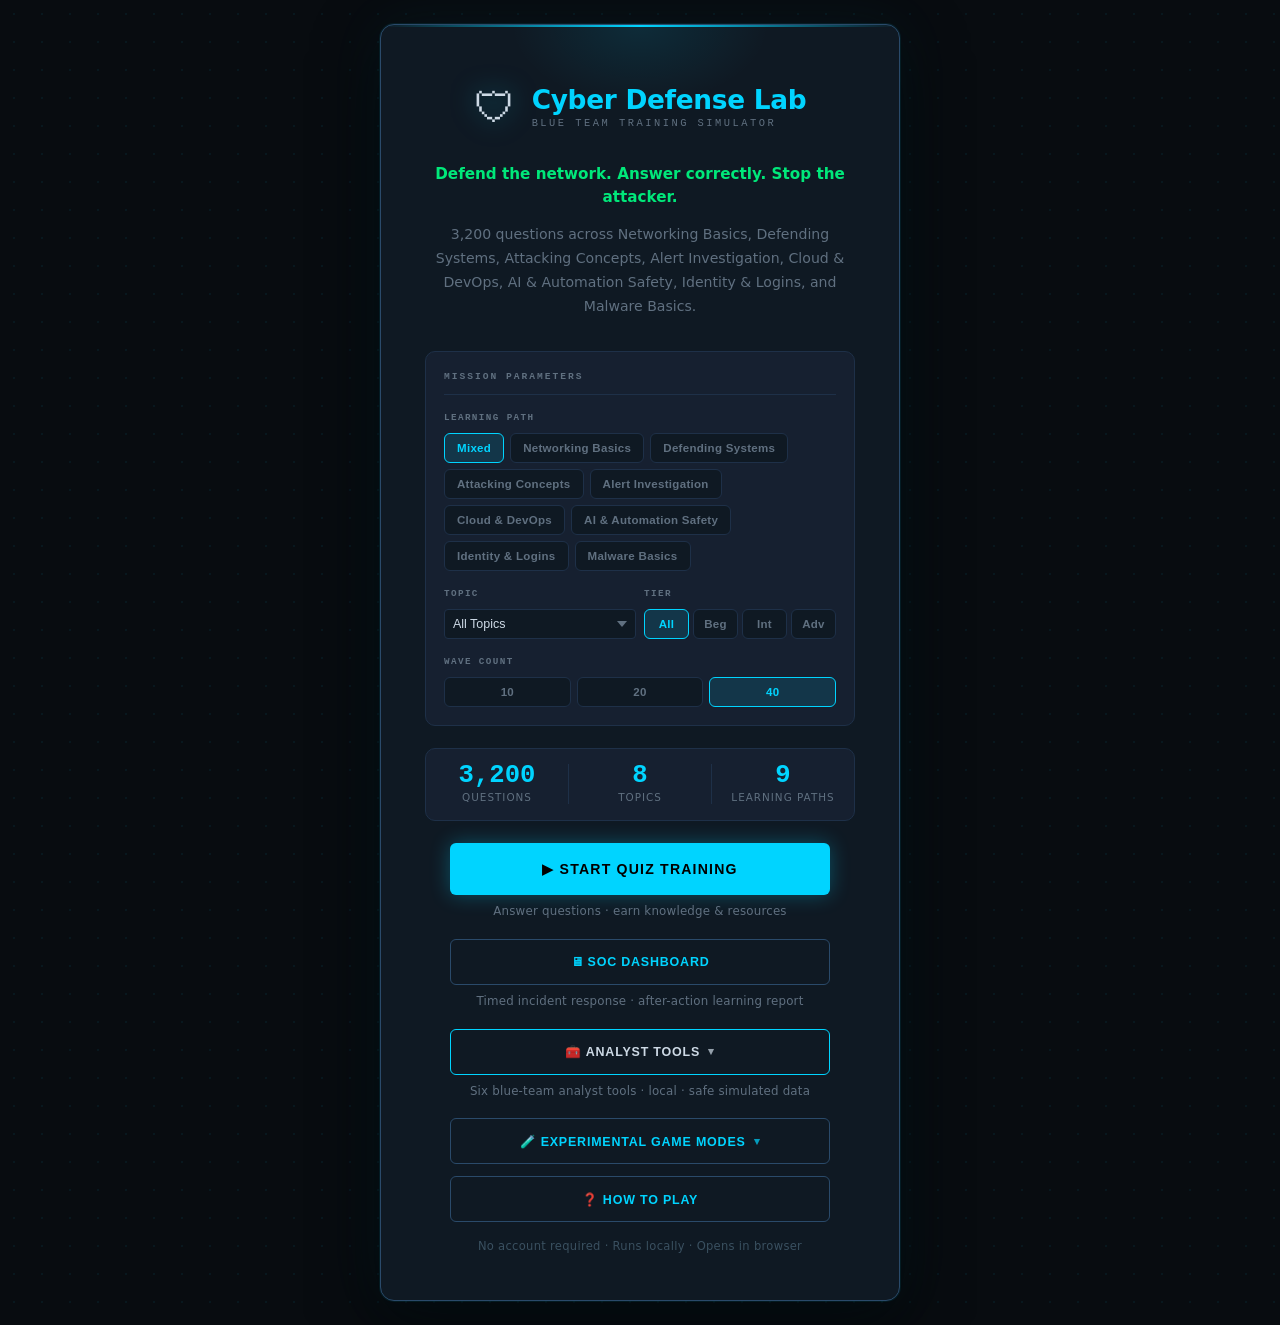
==== commit 8d76c11b: "Separate Analyst Tools from Experimental Game Modes Regrouped the main menu to make Cyber Defense La" ====
--- a/index.html
+++ b/index.html
@@ -108,16 +108,13 @@
       <button id="btn-soc-dashboard" class="btn-secondary" onclick="location.href='soc-dashboard.html'">🖥 SOC Dashboard</button>
       <p class="menu-caption">Timed incident response · after-action learning report</p>
 
-      <button id="btn-experimental" class="btn-secondary"
-              onclick="document.getElementById('experimental-panel').classList.toggle('hidden'); this.classList.toggle('open')">
-        🧪 Experimental Modes <span class="exp-caret">▾</span>
+      <!-- ── Analyst Tools — primary professional section ─────────────────── -->
+      <button id="btn-analyst-tools" class="btn-secondary section-primary"
+              onclick="document.getElementById('analyst-tools-panel').classList.toggle('hidden'); this.classList.toggle('open')">
+        🧰 Analyst Tools <span class="exp-caret">▾</span>
       </button>
-      <div id="experimental-panel" class="experimental-panel hidden">
-        <div class="exp-group-title">Game Mode Experiments</div>
-        <button id="btn-defense-mission" class="btn-secondary">🛡 Defense Mission <span class="beta-tag">BETA</span></button>
-        <button id="btn-defense-v2" class="btn-secondary" onclick="location.href='defense-mission-v2.html'">🗼 Network Defense Mission <span class="beta-tag">v2 BETA</span></button>
-
-        <div class="exp-group-title">Analyst Tool Prototypes</div>
+      <p class="menu-caption">Six blue-team analyst tools · local · safe simulated data</p>
+      <div id="analyst-tools-panel" class="experimental-panel hidden">
         <button class="proto-card" onclick="location.href='alert-triage.html'">
           <span class="proto-head">🛡️ SOAR-Lite Alert Triage <span class="planned-tag proto-live">PROTOTYPE</span></span>
           <span class="proto-desc">Auto-triage a simulated alert: verdict, severity, MITRE mapping.</span>
@@ -142,8 +139,19 @@
           <span class="proto-head">🤖 AI Misuse Detection Demo <span class="planned-tag proto-live">PROTOTYPE</span></span>
           <span class="proto-desc">Explore signs of unsafe or suspicious AI tool usage in logs.</span>
         </button>
-
-        <p class="experimental-note">These modes are experimental prototypes and may change.</p>
+        <p class="experimental-note">Working prototypes · client-side only · safe simulated data.</p>
+      </div>
+
+      <!-- ── Experimental Game Modes — secondary ──────────────────────────── -->
+      <button id="btn-experimental" class="btn-secondary"
+              onclick="document.getElementById('experimental-panel').classList.toggle('hidden'); this.classList.toggle('open')">
+        🧪 Experimental Game Modes <span class="exp-caret">▾</span>
+      </button>
+      <div id="experimental-panel" class="experimental-panel hidden">
+        <div class="exp-group-title">Game Mode Experiments</div>
+        <button id="btn-defense-mission" class="btn-secondary">🛡 Defense Mission <span class="beta-tag">BETA</span></button>
+        <button id="btn-defense-v2" class="btn-secondary" onclick="location.href='defense-mission-v2.html'">🗼 Network Defense Mission <span class="beta-tag">v2 BETA</span></button>
+        <p class="experimental-note">Unfinished game-mode experiments · may change or break.</p>
       </div>
 
       <button id="btn-how-to-play" class="btn-secondary">❓ How to Play</button>
@@ -603,7 +611,7 @@
   <script src="questions-malware-basics.js"></script>
 
   <script src="questions.js?v=2"></script>
-  <script src="app.js?v=14"></script>
+  <script src="app.js?v=18"></script>
   <script src="mission.js"></script>
 </body>
 </html>
--- a/style.css
+++ b/style.css
@@ -806,8 +806,9 @@
   background: var(--surface);
   transition: box-shadow .4s ease, border-color .4s ease;
 }
-.companion-card .avatar { padding: 2px 0; gap: 0; }
-.companion-card .avatar-ring { width: 92px; height: 92px; }
+.companion-card { padding-top: 18px; }
+.companion-card .avatar { padding: 4px 0 2px; gap: 0; }
+.companion-card .avatar-ring { width: 128px; height: 128px; }   /* hero portrait */
 .companion-card .avatar-svg { width: 58px; height: 61px; }
 
 .companion-card .comp-name {
@@ -907,9 +908,9 @@
   animation: owl-blink 4.5s ease-in-out infinite;
 }
 @keyframes owl-blink { 0%,92%,100% { transform: scaleY(1); } 96% { transform: scaleY(0.1); } }
-.companion-card[data-ctype="firewall_dragon"] .cav-ember { animation: ember-pulse 2.2s ease-in-out infinite; }
+.companion-card[data-ctype="firewall_dragon"] .fd-ember { animation: ember-pulse 2.2s ease-in-out infinite; }
 @keyframes ember-pulse { 0%,100% { opacity: 0.45; } 50% { opacity: 1; } }
-.companion-card[data-ctype="triage_drone"] .cav-lens { animation: lens-pulse 1.8s ease-in-out infinite; }
+.companion-card[data-ctype="triage_drone"] .td-lens { animation: lens-pulse 1.8s ease-in-out infinite; }
 @keyframes lens-pulse { 0%,100% { opacity: 0.5; } 50% { opacity: 1; } }
 .companion-card[data-ctype="sentinel"] .s-eyes { animation: scan-blink 4s ease-in-out infinite; }
 @keyframes scan-blink { 0%,90%,100% { opacity: 1; } 95% { opacity: 0.25; } }
@@ -926,8 +927,8 @@
   .avatar-glyph,
   .companion-card,
   .companion-card .avatar-ring::after,
-  .owl-eyes, .cav-ember, .cav-lens,
-  .s-eyes, .fox-ears, .raven-eye { animation: none !important; }
+  .owl-eyes, .fd-ember, .td-lens,
+  .s-eyes, .fox-ears, .raven-eye, .cav-sprite { animation: none !important; }
 }
 
 /* ── Customize Companion modal ─────────────────────────────────────────────── */
@@ -962,7 +963,27 @@
   line-height: 0;
   filter: drop-shadow(0 0 5px rgba(0, 0, 0, 0.4));
 }
-.avatar-glyph .cav { width: 52px; height: 52px; display: block; }
+.avatar-glyph .cav { width: 88px; height: 88px; display: block; }   /* ~1.7x larger hero art (SVG fallback) */
+/* Illustrated image portrait — hero size in the sidebar */
+.avatar-glyph .cav-img {
+  width: 112px; height: 112px; display: block;
+  object-fit: cover; border-radius: 50%;
+}
+
+/* Animated pixel-art sprite (4-frame sheet, stepped) */
+.cav-sprite {
+  display: block;
+  background-repeat: no-repeat;
+  background-size: 400% 100%;            /* 4 frames across */
+  image-rendering: pixelated;
+  image-rendering: crisp-edges;
+  animation: cav-sprite-run 0.9s steps(4) infinite;
+}
+@keyframes cav-sprite-run { from { background-position-x: 0%; } to { background-position-x: 100%; } }
+.avatar-glyph .cav-sprite { width: 104px; height: 104px; }
+.ctype-icon  .cav-sprite { width: 76px;  height: 76px; }
+/* Clean joins for the layered portrait art */
+.cav path, .cav rect, .cav circle, .cav ellipse { stroke-linejoin: round; stroke-linecap: round; }
 /* Faces use their own per-type colours (var --cav / --cav2), set on the
    card by data-ctype below — NOT the shared cyan currentColor. */
 .cav-line   { fill: none; stroke: var(--cav, var(--accent)); stroke-width: 2; stroke-linejoin: round; stroke-linecap: round; }
@@ -990,24 +1011,48 @@
   font-size: 0.58rem; letter-spacing: 1px; text-transform: uppercase; color: var(--text-muted);
 }
 
-/* Companion type selector cards (in the modal) — compact 3-up grid */
-.ctype-grid { display: grid; grid-template-columns: repeat(3, 1fr); gap: 8px; }
+/* Companion type selector cards (in the modal) — 2-up grid, art-forward */
+.ctype-grid { display: grid; grid-template-columns: repeat(2, 1fr); gap: 10px; }
 .ctype-card {
-  display: flex; flex-direction: column; align-items: center; text-align: center; gap: 2px;
+  display: flex; flex-direction: column; align-items: center; text-align: center; gap: 3px;
   background: var(--surface2); border: 1px solid var(--border); border-radius: var(--radius-sm);
-  padding: 10px 6px; cursor: pointer; font-family: 'Consolas', monospace; color: var(--text);
+  padding: 14px 8px 10px; cursor: pointer; font-family: 'Consolas', monospace; color: var(--text);
   transition: border-color .2s, box-shadow .2s;
 }
 .ctype-card:hover:not(.locked) { border-color: var(--accent); }
 .ctype-card.selected { border-color: var(--accent); box-shadow: 0 0 12px rgba(0, 232, 122, 0.22); }
 .ctype-card.locked { opacity: 0.5; cursor: not-allowed; }
-.ctype-icon { font-size: 1.7rem; line-height: 1.2; }
-.ctype-icon svg.cav { width: 32px; height: 32px; display: block; }
-.ctype-name { font-size: 0.7rem; color: var(--accent); }
+.ctype-icon { font-size: 3rem; line-height: 1; margin-bottom: 2px; }
+.ctype-icon svg.cav { width: 64px; height: 64px; display: block; }   /* 2x larger card art (SVG fallback) */
+.ctype-icon .cav-img { width: 78px; height: 78px; display: block; object-fit: cover; border-radius: 50%; }
+.ctype-name { font-size: 0.74rem; color: var(--accent); }
 .ctype-card.locked .ctype-name { color: var(--text-muted); }
 .ctype-desc { font-size: 0.55rem; color: var(--text-muted); line-height: 1.3; }
 .ctype-cond { font-size: 0.52rem; color: var(--text-dim); margin-top: 2px; line-height: 1.3; }
 .ctype-card.selected .ctype-cond { color: var(--accent); }
+
+/* ── Companion portrait containment (prevent overflow on live / narrow views) ──
+   CSS-only safety net: portraits must stay inside their frame/card, and the
+   Customize modal must never scroll horizontally (vertical scroll is fine). */
+/* Sidebar hero: clip the portrait to the circular frame; never exceed the card */
+.companion-card { max-width: 100%; }
+.companion-card .avatar,
+.companion-card .avatar-ring,
+.avatar-glyph { max-width: 100%; min-width: 0; }
+.companion-card .avatar-ring { overflow: hidden; }
+.avatar-glyph .cav-img,
+.avatar-glyph .cav,
+.avatar-glyph .cav-sprite { max-width: 100%; max-height: 100%; }
+
+/* Customize modal: contain width, allow vertical scroll only */
+.comp-modal-card { max-width: min(460px, calc(100vw - 40px)); }
+.comp-modal-body { overflow-x: hidden; overflow-y: auto; }
+.ctype-grid { min-width: 0; }
+.ctype-card { min-width: 0; max-width: 100%; }
+.ctype-icon { max-width: 100%; }
+.ctype-icon .cav-img,
+.ctype-icon svg.cav,
+.ctype-icon .cav-sprite { max-width: 100%; }
 
 /* =================================================================================================================================================================================================================================
    REPORT SCREEN
@@ -3056,7 +3101,15 @@
   line-height: 1.5;
 }
 .exp-caret { font-size: 11px; opacity: .7; }
-#btn-experimental.open .exp-caret { transform: rotate(180deg); display: inline-block; }
+#btn-experimental.open .exp-caret,
+#btn-analyst-tools.open .exp-caret { transform: rotate(180deg); display: inline-block; }
+
+/* Analyst Tools = primary professional section (accent emphasis) */
+#btn-analyst-tools.section-primary {
+  border-color: var(--accent);
+  color: var(--text);
+}
+#btn-analyst-tools.section-primary:hover { border-color: var(--accent); color: var(--accent); }
 
 /* ── Start-screen layout polish (scoped overrides; no logic changes) ──
    1) Learning-Path chips: equal height + tidy wrap
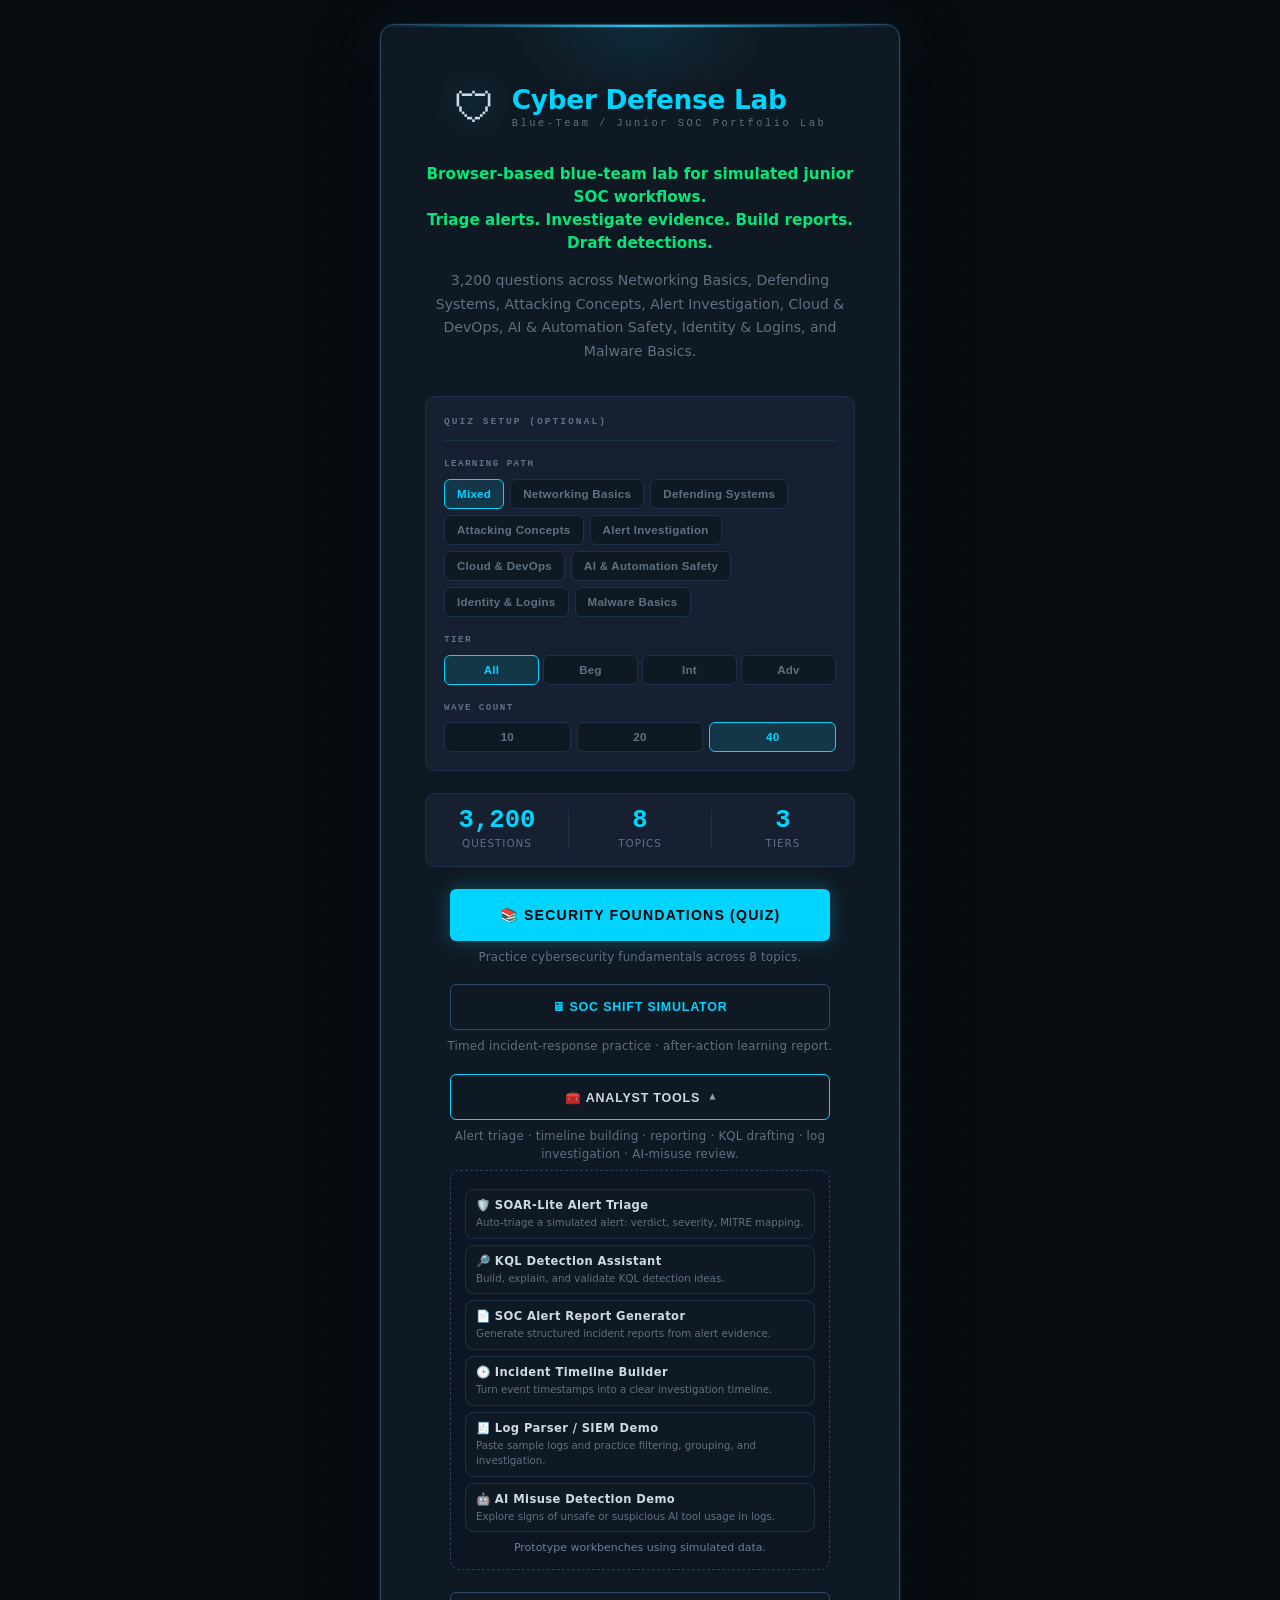
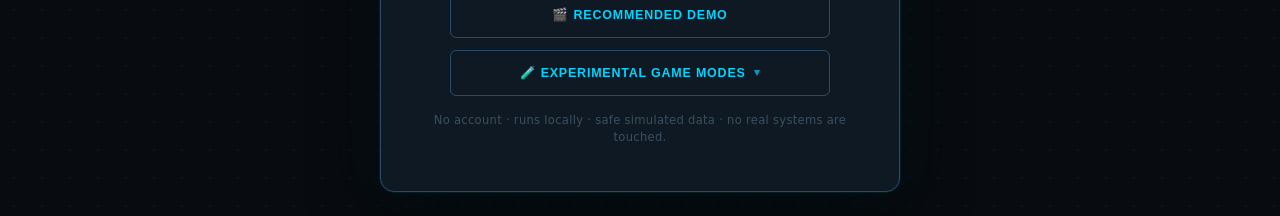
==== commit 98f8fd26: "Clean up Security Foundations landing UI Cleaned up the Security Foundations landing page UI.  Chang" ====
--- a/index.html
+++ b/index.html
@@ -17,11 +17,11 @@
         <span class="logo-icon">🛡</span>
         <div>
           <h1>Cyber Defense Lab</h1>
-          <p class="logo-sub">BLUE TEAM TRAINING SIMULATOR</p>
-        </div>
-      </div>
-
-      <p class="tagline">Defend the network. Answer correctly. Stop the attacker.</p>
+          <p class="logo-sub">Blue-Team / Junior SOC Portfolio Lab</p>
+        </div>
+      </div>
+
+      <p class="tagline">Browser-based blue-team lab for simulated junior SOC workflows.<br>Triage alerts. Investigate evidence. Build reports. Draft detections.</p>
       <p class="description">
         <span id="desc-qcount">3,200</span> questions across Networking Basics, Defending Systems, Attacking Concepts,
         Alert Investigation, Cloud &amp; DevOps, AI &amp; Automation Safety,
@@ -30,7 +30,7 @@
 
       <!-- ── Mission parameter filters ──────────────────────────────────── -->
       <div class="filters-block">
-        <div class="filters-title">MISSION PARAMETERS</div>
+        <div class="filters-title">Quiz Setup (optional)</div>
 
         <div class="filter-row">
           <div class="filter-label">LEARNING PATH</div>
@@ -47,29 +47,13 @@
           </div>
         </div>
 
-        <div class="filter-row filter-2col">
-          <div class="filter-col">
-            <div class="filter-label">TOPIC</div>
-            <select class="filter-select" id="filter-topic">
-              <option value="all">All Topics</option>
-              <option value="Networking Basics">Networking Basics</option>
-              <option value="Defending Systems">Defending Systems</option>
-              <option value="Attacking Concepts">Attacking Concepts</option>
-              <option value="Alert Investigation">Alert Investigation</option>
-              <option value="Cloud &amp; DevOps">Cloud &amp; DevOps</option>
-              <option value="AI &amp; Automation Safety">AI &amp; Automation Safety</option>
-              <option value="Identity &amp; Logins">Identity &amp; Logins</option>
-              <option value="Malware Basics">Malware Basics</option>
-            </select>
-          </div>
-          <div class="filter-col">
-            <div class="filter-label">TIER</div>
-            <div class="filter-btngroup" id="filter-tier">
-              <button type="button" class="fbtn active" data-value="All">All</button>
-              <button type="button" class="fbtn" data-value="Beginner">Beg</button>
-              <button type="button" class="fbtn" data-value="Intermediate">Int</button>
-              <button type="button" class="fbtn" data-value="Advanced">Adv</button>
-            </div>
+        <div class="filter-row">
+          <div class="filter-label">TIER</div>
+          <div class="filter-btngroup" id="filter-tier">
+            <button type="button" class="fbtn active" data-value="All">All</button>
+            <button type="button" class="fbtn" data-value="Beginner">Beg</button>
+            <button type="button" class="fbtn" data-value="Intermediate">Int</button>
+            <button type="button" class="fbtn" data-value="Advanced">Adv</button>
           </div>
         </div>
 
@@ -97,52 +81,54 @@
         </div>
         <div class="meta-divider"></div>
         <div class="meta-stat">
-          <span class="meta-num">9</span>
-          <span class="meta-label">Learning Paths</span>
-        </div>
-      </div>
-
-      <button id="btn-start" class="btn-primary"><span>▶ START QUIZ TRAINING</span></button>
-      <p class="menu-caption">Answer questions · earn knowledge &amp; resources</p>
-
-      <button id="btn-soc-dashboard" class="btn-secondary" onclick="location.href='soc-dashboard.html'">🖥 SOC Dashboard</button>
-      <p class="menu-caption">Timed incident response · after-action learning report</p>
+          <span class="meta-num">3</span>
+          <span class="meta-label">Tiers</span>
+        </div>
+      </div>
+
+      <button id="btn-start" class="btn-primary"><span>📚 Security Foundations (Quiz)</span></button>
+      <p class="menu-caption">Practice cybersecurity fundamentals across 8 topics.</p>
+
+      <button id="btn-soc-dashboard" class="btn-secondary" onclick="location.href='soc-dashboard.html'">🖥 SOC Shift Simulator</button>
+      <p class="menu-caption">Timed incident-response practice · after-action learning report.</p>
 
       <!-- ── Analyst Tools — primary professional section ─────────────────── -->
-      <button id="btn-analyst-tools" class="btn-secondary section-primary"
+      <button id="btn-analyst-tools" class="btn-secondary section-primary open"
               onclick="document.getElementById('analyst-tools-panel').classList.toggle('hidden'); this.classList.toggle('open')">
         🧰 Analyst Tools <span class="exp-caret">▾</span>
       </button>
-      <p class="menu-caption">Six blue-team analyst tools · local · safe simulated data</p>
-      <div id="analyst-tools-panel" class="experimental-panel hidden">
+      <p class="menu-caption">Alert triage · timeline building · reporting · KQL drafting · log investigation · AI-misuse review.</p>
+      <div id="analyst-tools-panel" class="experimental-panel">
         <button class="proto-card" onclick="location.href='alert-triage.html'">
-          <span class="proto-head">🛡️ SOAR-Lite Alert Triage <span class="planned-tag proto-live">PROTOTYPE</span></span>
+          <span class="proto-head">🛡️ SOAR-Lite Alert Triage</span>
           <span class="proto-desc">Auto-triage a simulated alert: verdict, severity, MITRE mapping.</span>
         </button>
         <button class="proto-card" onclick="location.href='kql-assistant.html'">
-          <span class="proto-head">🔎 KQL Detection Assistant <span class="planned-tag proto-live">PROTOTYPE</span></span>
+          <span class="proto-head">🔎 KQL Detection Assistant</span>
           <span class="proto-desc">Build, explain, and validate KQL detection ideas.</span>
         </button>
         <button class="proto-card" onclick="location.href='report-generator.html'">
-          <span class="proto-head">📄 SOC Alert Report Generator <span class="planned-tag proto-live">PROTOTYPE</span></span>
+          <span class="proto-head">📄 SOC Alert Report Generator</span>
           <span class="proto-desc">Generate structured incident reports from alert evidence.</span>
         </button>
         <button class="proto-card" onclick="location.href='timeline-builder.html'">
-          <span class="proto-head">🕒 Incident Timeline Builder <span class="planned-tag proto-live">PROTOTYPE</span></span>
+          <span class="proto-head">🕒 Incident Timeline Builder</span>
           <span class="proto-desc">Turn event timestamps into a clear investigation timeline.</span>
         </button>
         <button class="proto-card" onclick="location.href='log-parser.html'">
-          <span class="proto-head">🧾 Log Parser / SIEM Demo <span class="planned-tag proto-live">PROTOTYPE</span></span>
+          <span class="proto-head">🧾 Log Parser / SIEM Demo</span>
           <span class="proto-desc">Paste sample logs and practice filtering, grouping, and investigation.</span>
         </button>
         <button class="proto-card" onclick="location.href='ai-misuse-demo.html'">
-          <span class="proto-head">🤖 AI Misuse Detection Demo <span class="planned-tag proto-live">PROTOTYPE</span></span>
+          <span class="proto-head">🤖 AI Misuse Detection Demo</span>
           <span class="proto-desc">Explore signs of unsafe or suspicious AI tool usage in logs.</span>
         </button>
-        <p class="experimental-note">Working prototypes · client-side only · safe simulated data.</p>
-      </div>
-
-      <!-- ── Experimental Game Modes — secondary ──────────────────────────── -->
+        <p class="experimental-note">Prototype workbenches using simulated data.</p>
+      </div>
+
+      <button id="btn-how-to-play" class="btn-secondary">🎬 Recommended Demo</button>
+
+      <!-- ── Experimental Game Modes — secondary, demoted below the main path ── -->
       <button id="btn-experimental" class="btn-secondary"
               onclick="document.getElementById('experimental-panel').classList.toggle('hidden'); this.classList.toggle('open')">
         🧪 Experimental Game Modes <span class="exp-caret">▾</span>
@@ -154,8 +140,7 @@
         <p class="experimental-note">Unfinished game-mode experiments · may change or break.</p>
       </div>
 
-      <button id="btn-how-to-play" class="btn-secondary">❓ How to Play</button>
-      <p class="start-hint">No account required · Runs locally · Opens in browser</p>
+      <p class="start-hint">No account · runs locally · safe simulated data · no real systems are touched.</p>
     </div>
   </div>
 
@@ -202,12 +187,15 @@
       <div id="wave-progress" class="wave-fill"></div>
     </div>
 
-    <!-- ── Network Defense Lane ────────────────────────────────────────────── -->
-    <!-- Populated by updateDefenseLane() in app.js -->
-    <div id="defense-lane" class="defense-lane"></div>
-
-    <!-- ── Blue Team Bastion — Tower Defense Map ──────────────────────────── -->
-    <div id="td-map" class="td-map">
+    <!-- ── Retired in-quiz tower-defense layer ─────────────────────────────────
+         The Network Defense Lane and Blue Team Bastion map are NOT used in Main
+         Quiz Training (tower defense lives only in the standalone Defense Mission
+         pages). Kept in the DOM so existing app.js render calls stay harmless,
+         but hidden at BOTH the markup level (hidden attribute) and in CSS so the
+         dead/disabled controls (e.g. the firewall tower button) never show. -->
+    <div id="defense-lane" class="defense-lane" hidden aria-hidden="true"></div>
+
+    <div id="td-map" class="td-map" hidden aria-hidden="true">
       <div class="td-map-inner">
 
         <div class="td-map-header">
@@ -507,70 +495,57 @@
     <div class="help-card">
       <button class="help-close" id="btn-help-close" aria-label="Close help">✕</button>
 
-      <h2 id="help-title" class="help-title">How to Play</h2>
-      <p class="help-loop">Answer questions → earn credits → build defenses → stop attackers.</p>
+      <h2 id="help-title" class="help-title">Recommended Demo</h2>
+      <p class="help-loop">A short walkthrough of the analyst workflow on safe, simulated data.</p>
 
       <div class="help-sections">
         <div class="help-item">
           <span class="help-num">1</span>
           <div class="help-body">
-            <h3>Your mission</h3>
-            <p>Protect the Domain Controller — the critical system at the end of the network path.</p>
+            <h3>Open Analyst Tools</h3>
+            <p>From the main menu, open the Analyst Tools section.</p>
           </div>
         </div>
         <div class="help-item">
           <span class="help-num">2</span>
           <div class="help-body">
-            <h3>The attacker</h3>
-            <p>Red-team attackers start at the Internet and move through the network toward the Domain Controller.</p>
+            <h3>Start with SOAR-Lite Alert Triage</h3>
+            <p>Open the SOAR-Lite Alert Triage tool.</p>
           </div>
         </div>
         <div class="help-item">
           <span class="help-num">3</span>
           <div class="help-body">
-            <h3>Earn credits</h3>
-            <p>Answer cybersecurity questions correctly to earn credits. Use credits to buy defenses. Wrong answers do not give credits and may help the attacker advance.</p>
+            <h3>Load the sample alert</h3>
+            <p>Click “Load Sample Alert” to load the fictional “Invoice 4471” phishing → encoded-PowerShell scenario.</p>
           </div>
         </div>
         <div class="help-item">
           <span class="help-num">4</span>
           <div class="help-body">
-            <h3>Build defenses</h3>
-            <p>Place blue-team defenses on build slots near the path. Defenses attack or slow enemies.</p>
+            <h3>Review the triage result</h3>
+            <p>Read the verdict, severity, evidence, MITRE ATT&amp;CK mapping, false-positive notes, and recommended next steps.</p>
           </div>
         </div>
         <div class="help-item">
           <span class="help-num">5</span>
           <div class="help-body">
-            <h3>Start the wave</h3>
-            <p>Click “Start Defense Wave” to launch an attack. Watch whether your defenses stop it.</p>
+            <h3>Continue the workflow</h3>
+            <p>Continue with the Incident Timeline Builder and SOC Alert Report Generator as the scenario workflow is expanded.</p>
           </div>
         </div>
         <div class="help-item">
           <span class="help-num">6</span>
           <div class="help-body">
-            <h3>If attackers get through</h3>
-            <p>If attackers reach the Domain Controller, integrity drops. At zero integrity, the mission fails.</p>
-          </div>
-        </div>
-        <div class="help-item">
-          <span class="help-num">7</span>
-          <div class="help-body">
-            <h3>SOC Dashboard mode</h3>
-            <p>SOC Dashboard is a timed mode — full explanations are not shown under pressure.
-               If the After-Action Report is enabled (default ON), every missed question is
-               replayed after the shift with the correct answer, the explanation, and the topic
-               to review — like a real post-incident analyst learning report.
-               The response timer is configurable (10–45 seconds, default 20s, or “No timer”):
-               choose “No timer” to learn and review at your own pace, or a shorter timer to
-               simulate real incident-response pressure.</p>
+            <h3>Practice the fundamentals</h3>
+            <p>Use Security Foundations (Quiz) for concept practice across the eight learning paths.</p>
           </div>
         </div>
         <div class="help-item help-item-note">
           <span class="help-num">★</span>
           <div class="help-body">
-            <h3>Remember</h3>
-            <p>Game rules are fixed. Correct answers earn rewards. Wrong answers help the attacker.</p>
+            <h3>Safe by design</h3>
+            <p>This is a safe simulated-data portfolio lab. It does not connect to a real SIEM, EDR, cloud platform, or threat-intelligence service.</p>
           </div>
         </div>
       </div>
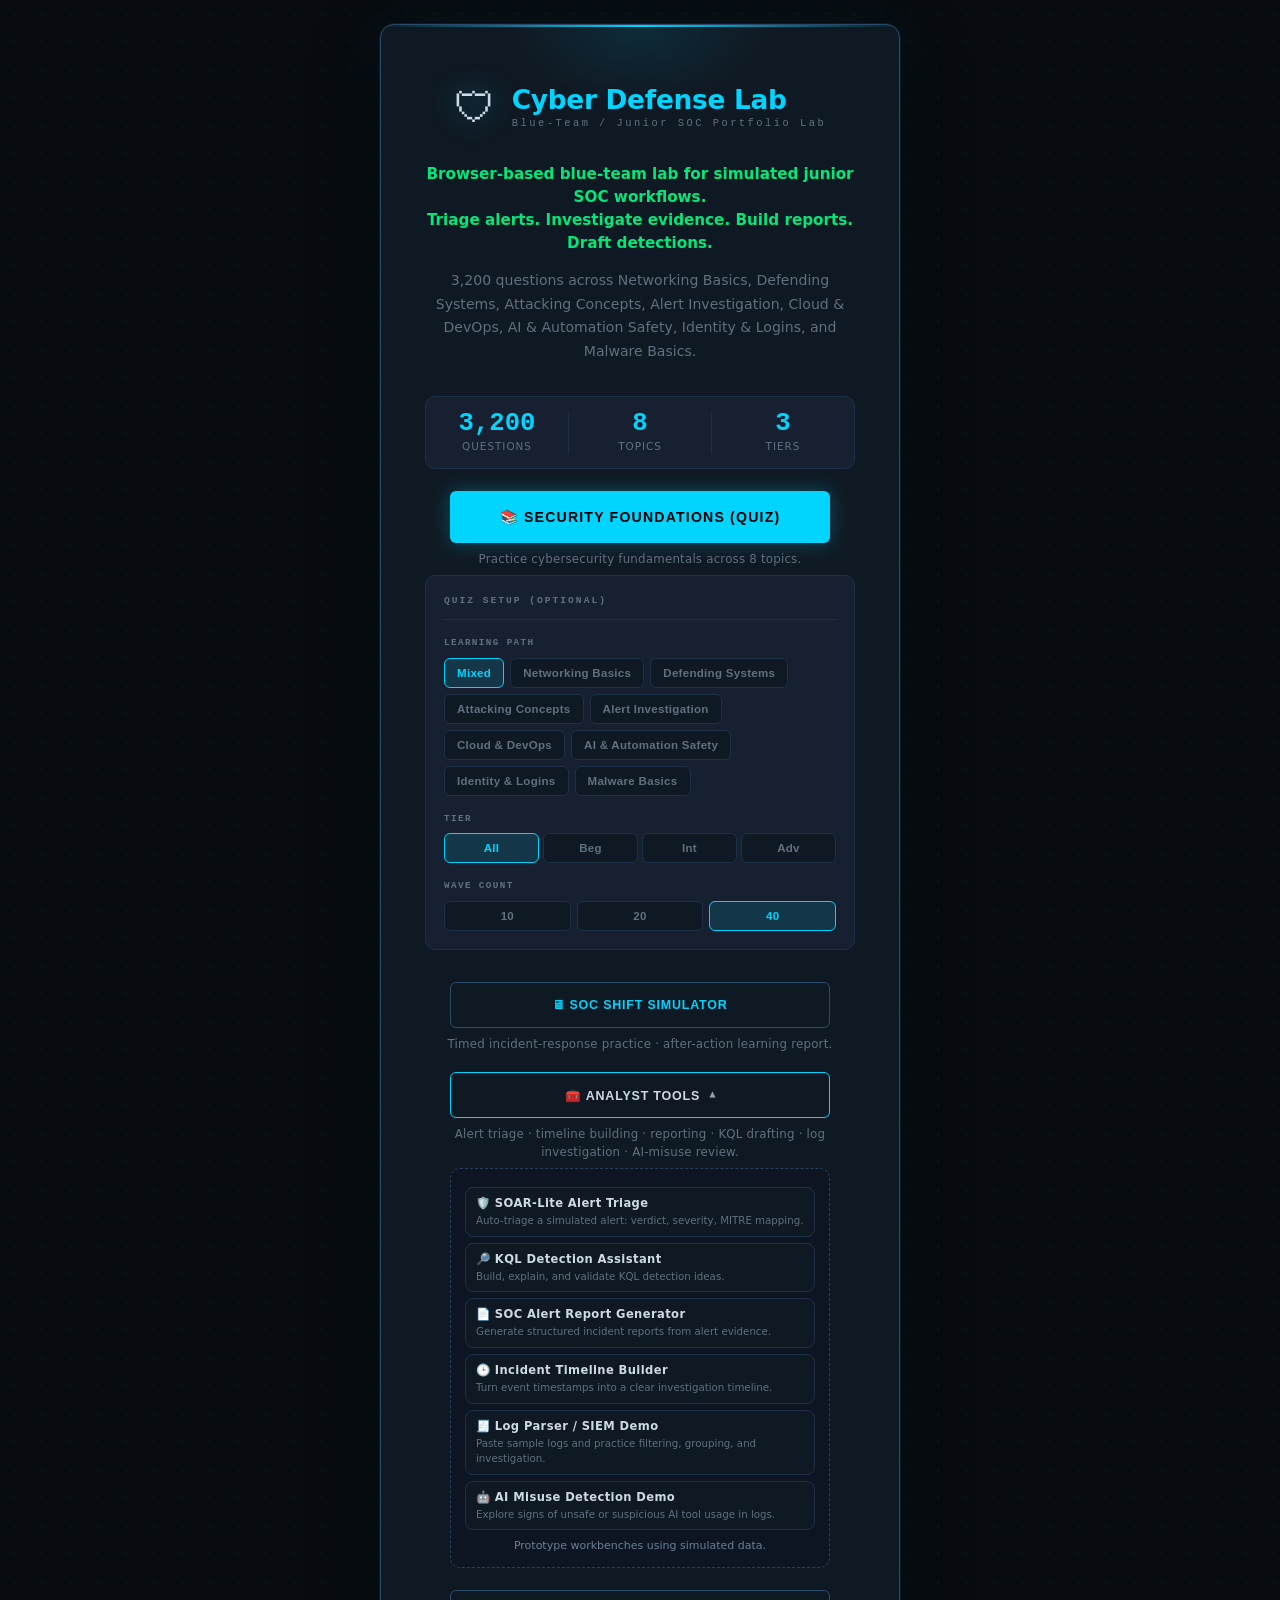
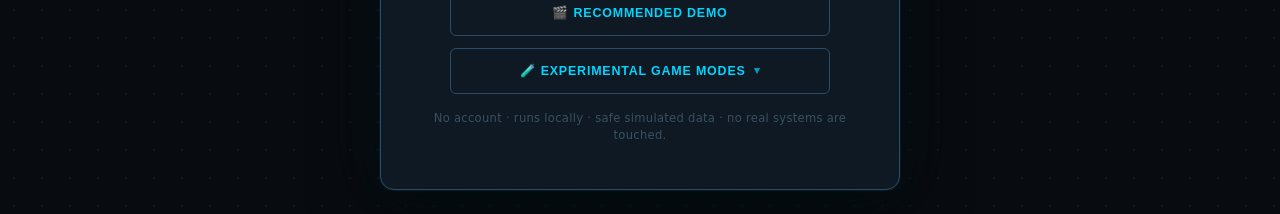
==== commit f425bb0e: "Move quiz setup below Security Foundations Moved the optional Quiz Setup panel below the Security Fo" ====
--- a/index.html
+++ b/index.html
@@ -28,7 +28,27 @@
         Identity &amp; Logins, and Malware Basics.
       </p>
 
-      <!-- ── Mission parameter filters ──────────────────────────────────── -->
+      <div class="start-meta">
+        <div class="meta-stat">
+          <span class="meta-num" id="meta-qcount">3,200</span>
+          <span class="meta-label">Questions</span>
+        </div>
+        <div class="meta-divider"></div>
+        <div class="meta-stat">
+          <span class="meta-num">8</span>
+          <span class="meta-label">Topics</span>
+        </div>
+        <div class="meta-divider"></div>
+        <div class="meta-stat">
+          <span class="meta-num">3</span>
+          <span class="meta-label">Tiers</span>
+        </div>
+      </div>
+
+      <button id="btn-start" class="btn-primary"><span>📚 Security Foundations (Quiz)</span></button>
+      <p class="menu-caption">Practice cybersecurity fundamentals across 8 topics.</p>
+
+      <!-- ── Quiz Setup — placed directly under the Security Foundations button ── -->
       <div class="filters-block">
         <div class="filters-title">Quiz Setup (optional)</div>
 
@@ -68,26 +88,6 @@
 
         <div id="filter-warning" class="filter-warning hidden"></div>
       </div>
-
-      <div class="start-meta">
-        <div class="meta-stat">
-          <span class="meta-num" id="meta-qcount">3,200</span>
-          <span class="meta-label">Questions</span>
-        </div>
-        <div class="meta-divider"></div>
-        <div class="meta-stat">
-          <span class="meta-num">8</span>
-          <span class="meta-label">Topics</span>
-        </div>
-        <div class="meta-divider"></div>
-        <div class="meta-stat">
-          <span class="meta-num">3</span>
-          <span class="meta-label">Tiers</span>
-        </div>
-      </div>
-
-      <button id="btn-start" class="btn-primary"><span>📚 Security Foundations (Quiz)</span></button>
-      <p class="menu-caption">Practice cybersecurity fundamentals across 8 topics.</p>
 
       <button id="btn-soc-dashboard" class="btn-secondary" onclick="location.href='soc-dashboard.html'">🖥 SOC Shift Simulator</button>
       <p class="menu-caption">Timed incident-response practice · after-action learning report.</p>
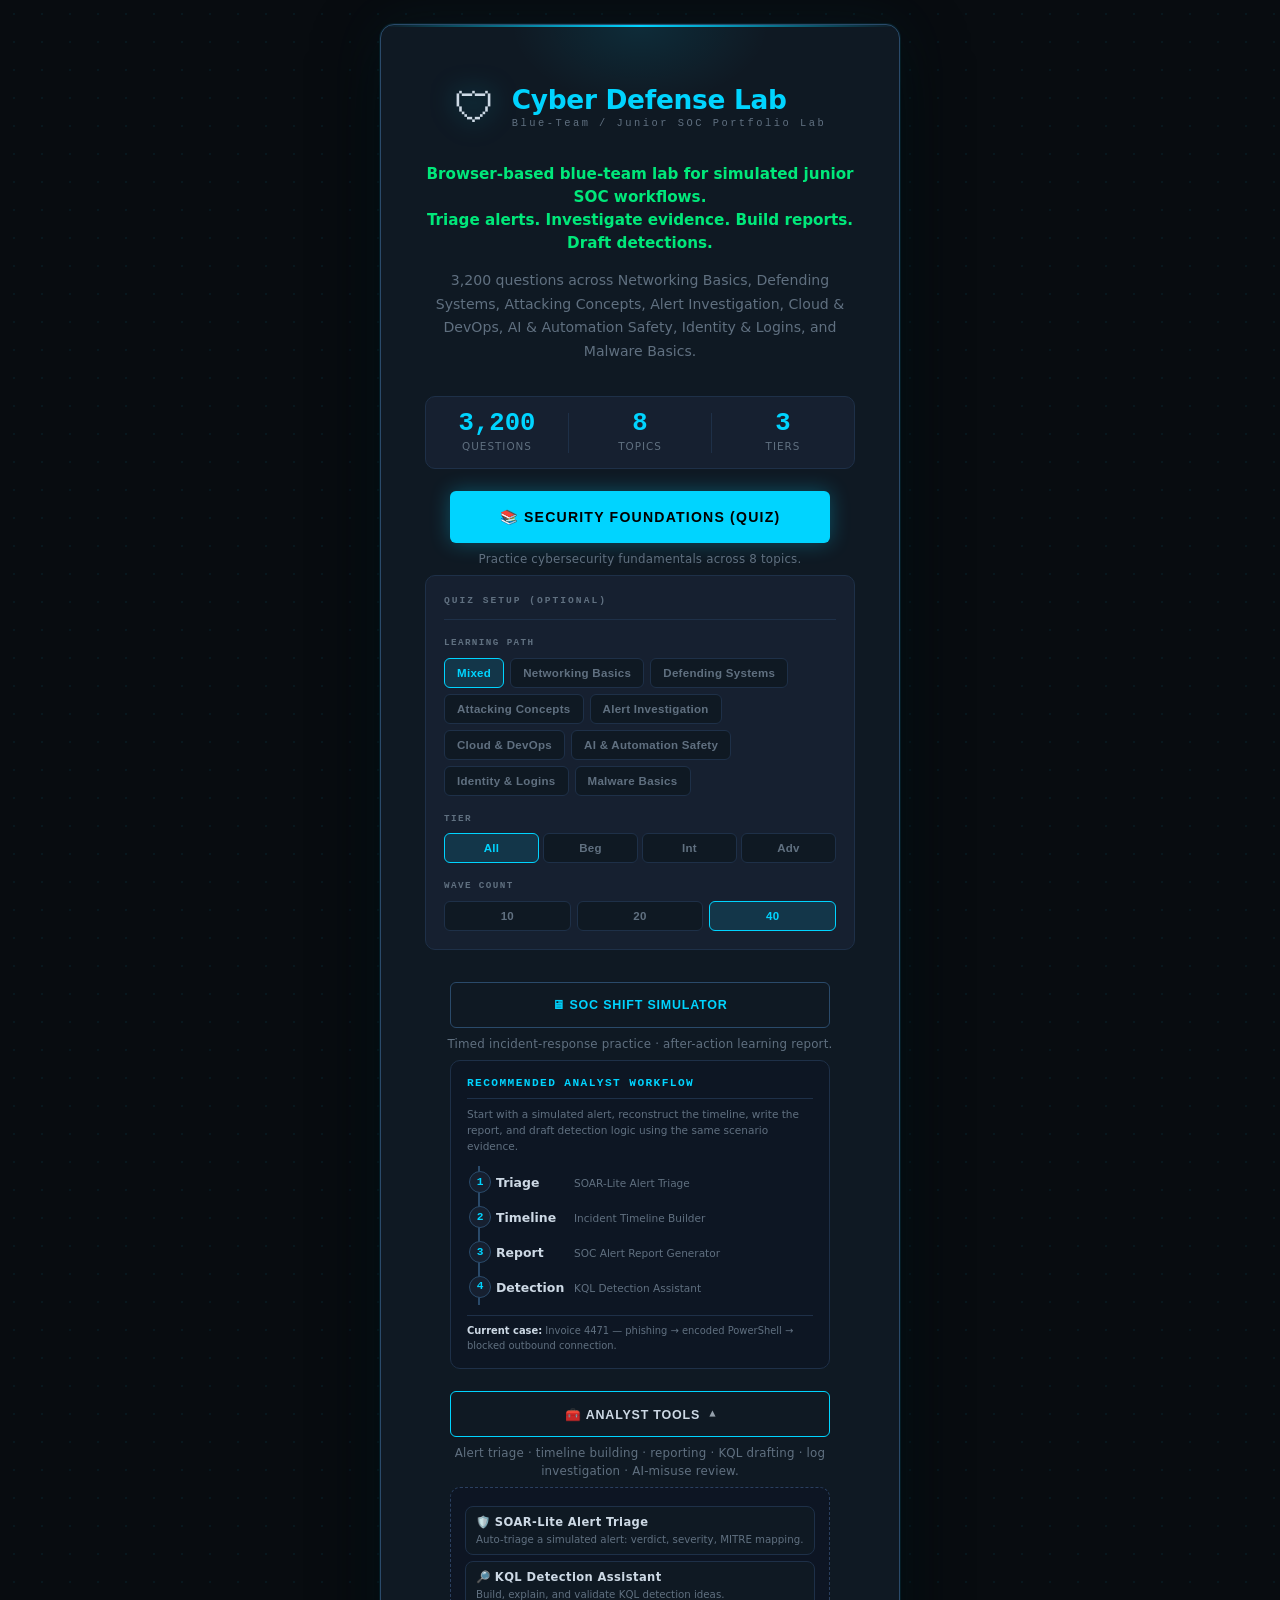
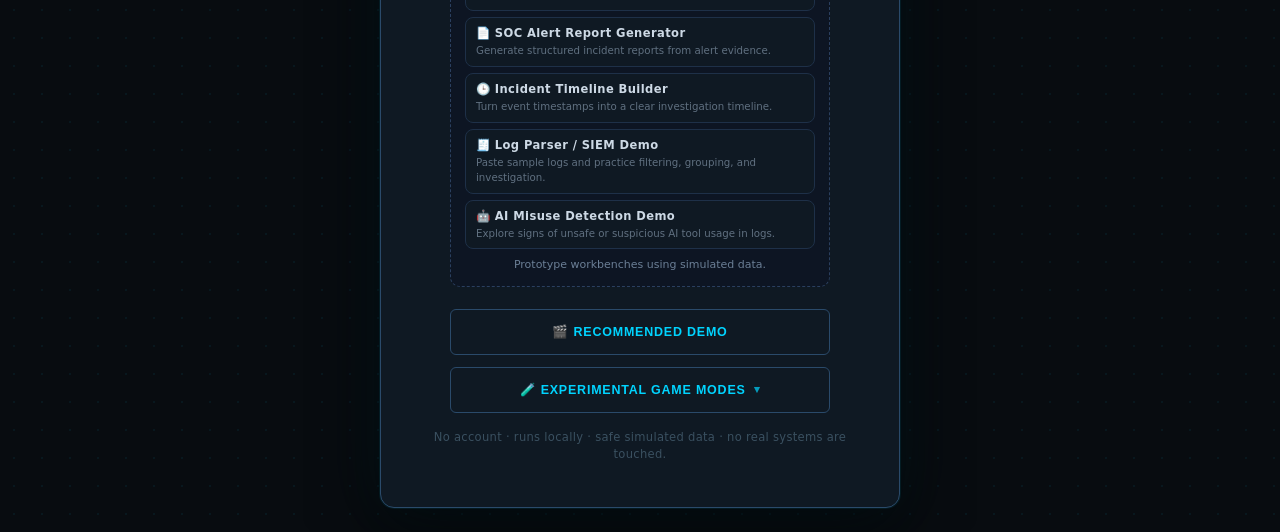
==== commit 60c0418f: "Add analyst workflow strip to landing page Added a Recommended Analyst Workflow strip to the landing" ====
--- a/index.html
+++ b/index.html
@@ -91,6 +91,35 @@
 
       <button id="btn-soc-dashboard" class="btn-secondary" onclick="location.href='soc-dashboard.html'">🖥 SOC Shift Simulator</button>
       <p class="menu-caption">Timed incident-response practice · after-action learning report.</p>
+
+      <!-- ── Recommended Analyst Workflow — frames the connected analyst tools ── -->
+      <section class="workflow-strip" aria-label="Recommended analyst workflow">
+        <div class="workflow-title">Recommended Analyst Workflow</div>
+        <p class="workflow-desc">Start with a simulated alert, reconstruct the timeline, write the report, and draft detection logic using the same scenario evidence.</p>
+        <div class="workflow-steps">
+          <a class="wf-step" href="alert-triage.html">
+            <span class="wf-num">1</span>
+            <span class="wf-step-name">Triage</span>
+            <span class="wf-tool">SOAR-Lite Alert Triage</span>
+          </a>
+          <a class="wf-step" href="timeline-builder.html">
+            <span class="wf-num">2</span>
+            <span class="wf-step-name">Timeline</span>
+            <span class="wf-tool">Incident Timeline Builder</span>
+          </a>
+          <a class="wf-step" href="report-generator.html">
+            <span class="wf-num">3</span>
+            <span class="wf-step-name">Report</span>
+            <span class="wf-tool">SOC Alert Report Generator</span>
+          </a>
+          <a class="wf-step" href="kql-assistant.html">
+            <span class="wf-num">4</span>
+            <span class="wf-step-name">Detection</span>
+            <span class="wf-tool">KQL Detection Assistant</span>
+          </a>
+        </div>
+        <p class="workflow-case"><b>Current case:</b> Invoice 4471 — phishing → encoded PowerShell → blocked outbound connection.</p>
+      </section>
 
       <!-- ── Analyst Tools — primary professional section ─────────────────── -->
       <button id="btn-analyst-tools" class="btn-secondary section-primary open"
--- a/style.css
+++ b/style.css
@@ -3225,3 +3225,82 @@
 .proto-modal-text { font-size: 0.8rem; line-height: 1.6; margin: 10px 0 18px; }
 /* live prototype tag: green instead of planned-purple */
 .planned-tag.proto-live { color: var(--accent); border-color: var(--accent); }
+
+/* ── Recommended Analyst Workflow strip (landing page) ─────────────────
+   Frames the four analyst tools as one ordered, scenario-linked workflow.
+   Static navigation only (plain <a href>) — no logic, consistent with the
+   existing dark SOC theme and panel widths. */
+.workflow-strip {
+  width: min(380px, 100%);
+  margin: 6px auto 10px;
+  padding: 14px 16px;
+  background: rgba(13, 22, 36, 0.85);
+  border: 1px solid var(--border);
+  border-radius: var(--radius);
+  text-align: left;
+}
+.workflow-title {
+  font-size: 0.7rem;
+  font-weight: 700;
+  letter-spacing: 1.4px;
+  text-transform: uppercase;
+  color: var(--accent);
+  font-family: 'Consolas', monospace;
+  border-bottom: 1px solid var(--border);
+  padding-bottom: 6px;
+  margin-bottom: 8px;
+}
+.workflow-desc {
+  font-size: 0.66rem;
+  color: var(--text-muted);
+  line-height: 1.5;
+  margin: 0 0 12px;
+}
+.workflow-steps { display: flex; flex-direction: column; }
+.wf-step {
+  position: relative;
+  display: flex;
+  align-items: baseline;
+  gap: 8px;
+  margin-left: 11px;
+  padding: 8px 8px 8px 16px;
+  border-left: 2px solid var(--border-hi);
+  text-decoration: none;
+  color: var(--text);
+}
+.wf-num {
+  position: absolute;
+  left: -11px;
+  top: 5px;
+  width: 22px;
+  height: 22px;
+  display: inline-flex;
+  align-items: center;
+  justify-content: center;
+  font-family: 'Consolas', monospace;
+  font-size: 0.7rem;
+  font-weight: 700;
+  color: var(--accent);
+  background: var(--surface2);
+  border: 1px solid var(--border-hi);
+  border-radius: 50%;
+}
+.wf-step-name {
+  flex: 0 0 70px;
+  font-size: 0.78rem;
+  font-weight: 700;
+  color: var(--text);
+}
+.wf-tool { font-size: 0.66rem; color: var(--text-muted); line-height: 1.4; }
+.wf-step:hover { background: var(--accent-dim); border-radius: 0 6px 6px 0; }
+.wf-step:hover .wf-step-name,
+.wf-step:hover .wf-tool { color: var(--accent); }
+.workflow-case {
+  margin: 10px 0 0;
+  padding-top: 8px;
+  border-top: 1px solid var(--border);
+  font-size: 0.62rem;
+  color: var(--text-muted);
+  line-height: 1.5;
+}
+.workflow-case b { color: var(--text); }
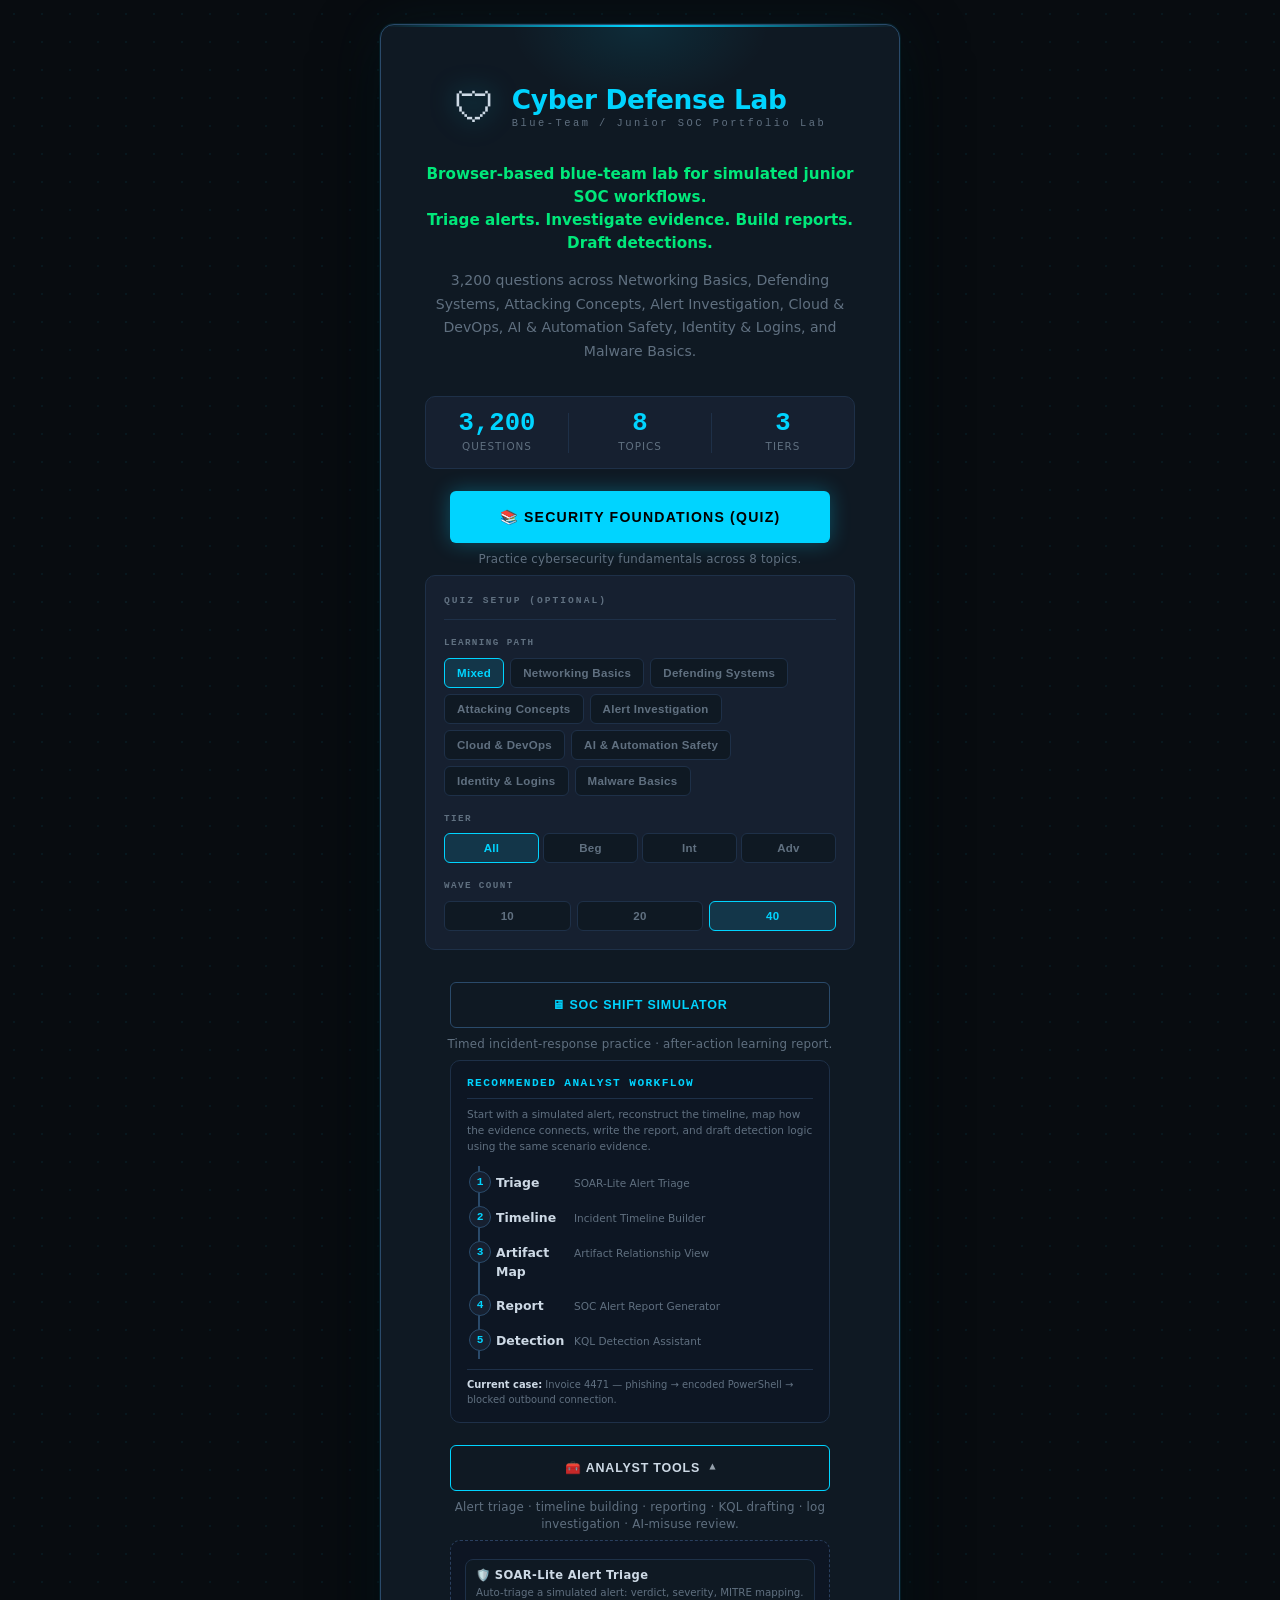
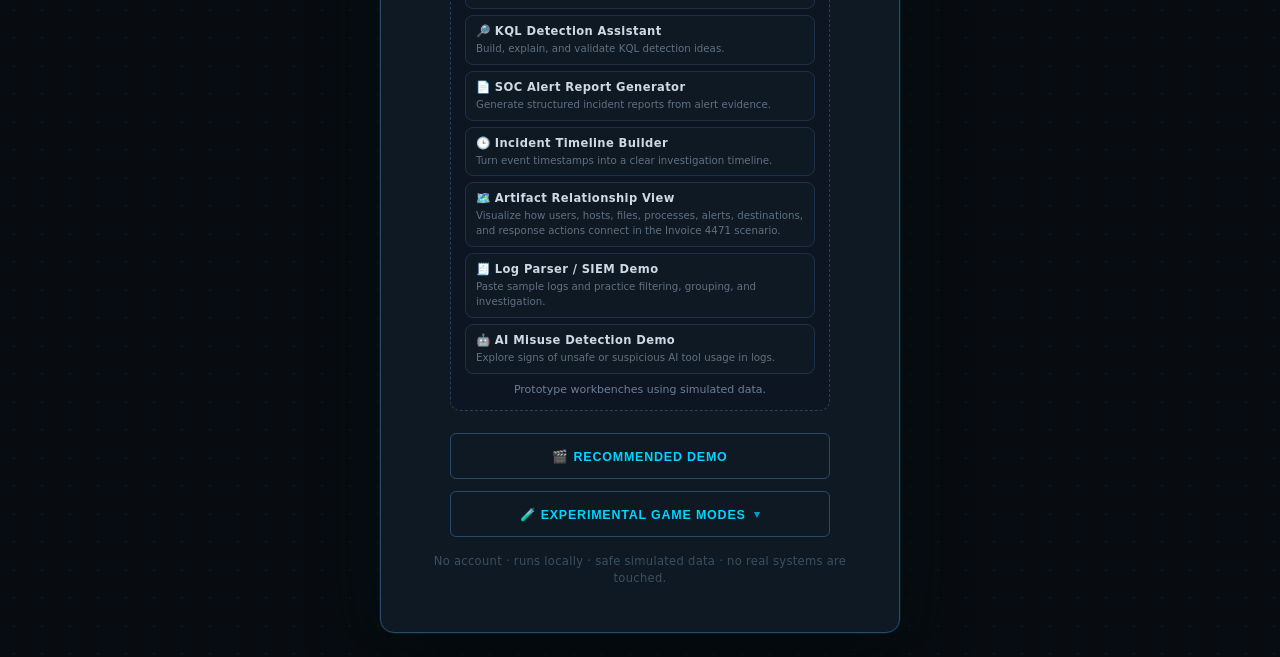
==== commit c4ce590c: "Link Artifact Relationship View on landing page Linked the new Artifact Relationship View from the l" ====
--- a/index.html
+++ b/index.html
@@ -95,7 +95,7 @@
       <!-- ── Recommended Analyst Workflow — frames the connected analyst tools ── -->
       <section class="workflow-strip" aria-label="Recommended analyst workflow">
         <div class="workflow-title">Recommended Analyst Workflow</div>
-        <p class="workflow-desc">Start with a simulated alert, reconstruct the timeline, write the report, and draft detection logic using the same scenario evidence.</p>
+        <p class="workflow-desc">Start with a simulated alert, reconstruct the timeline, map how the evidence connects, write the report, and draft detection logic using the same scenario evidence.</p>
         <div class="workflow-steps">
           <a class="wf-step" href="alert-triage.html">
             <span class="wf-num">1</span>
@@ -107,13 +107,18 @@
             <span class="wf-step-name">Timeline</span>
             <span class="wf-tool">Incident Timeline Builder</span>
           </a>
+          <a class="wf-step" href="artifact-map.html">
+            <span class="wf-num">3</span>
+            <span class="wf-step-name">Artifact Map</span>
+            <span class="wf-tool">Artifact Relationship View</span>
+          </a>
           <a class="wf-step" href="report-generator.html">
-            <span class="wf-num">3</span>
+            <span class="wf-num">4</span>
             <span class="wf-step-name">Report</span>
             <span class="wf-tool">SOC Alert Report Generator</span>
           </a>
           <a class="wf-step" href="kql-assistant.html">
-            <span class="wf-num">4</span>
+            <span class="wf-num">5</span>
             <span class="wf-step-name">Detection</span>
             <span class="wf-tool">KQL Detection Assistant</span>
           </a>
@@ -144,6 +149,10 @@
           <span class="proto-head">🕒 Incident Timeline Builder</span>
           <span class="proto-desc">Turn event timestamps into a clear investigation timeline.</span>
         </button>
+        <button class="proto-card" onclick="location.href='artifact-map.html'">
+          <span class="proto-head">🗺️ Artifact Relationship View</span>
+          <span class="proto-desc">Visualize how users, hosts, files, processes, alerts, destinations, and response actions connect in the Invoice 4471 scenario.</span>
+        </button>
         <button class="proto-card" onclick="location.href='log-parser.html'">
           <span class="proto-head">🧾 Log Parser / SIEM Demo</span>
           <span class="proto-desc">Paste sample logs and practice filtering, grouping, and investigation.</span>
